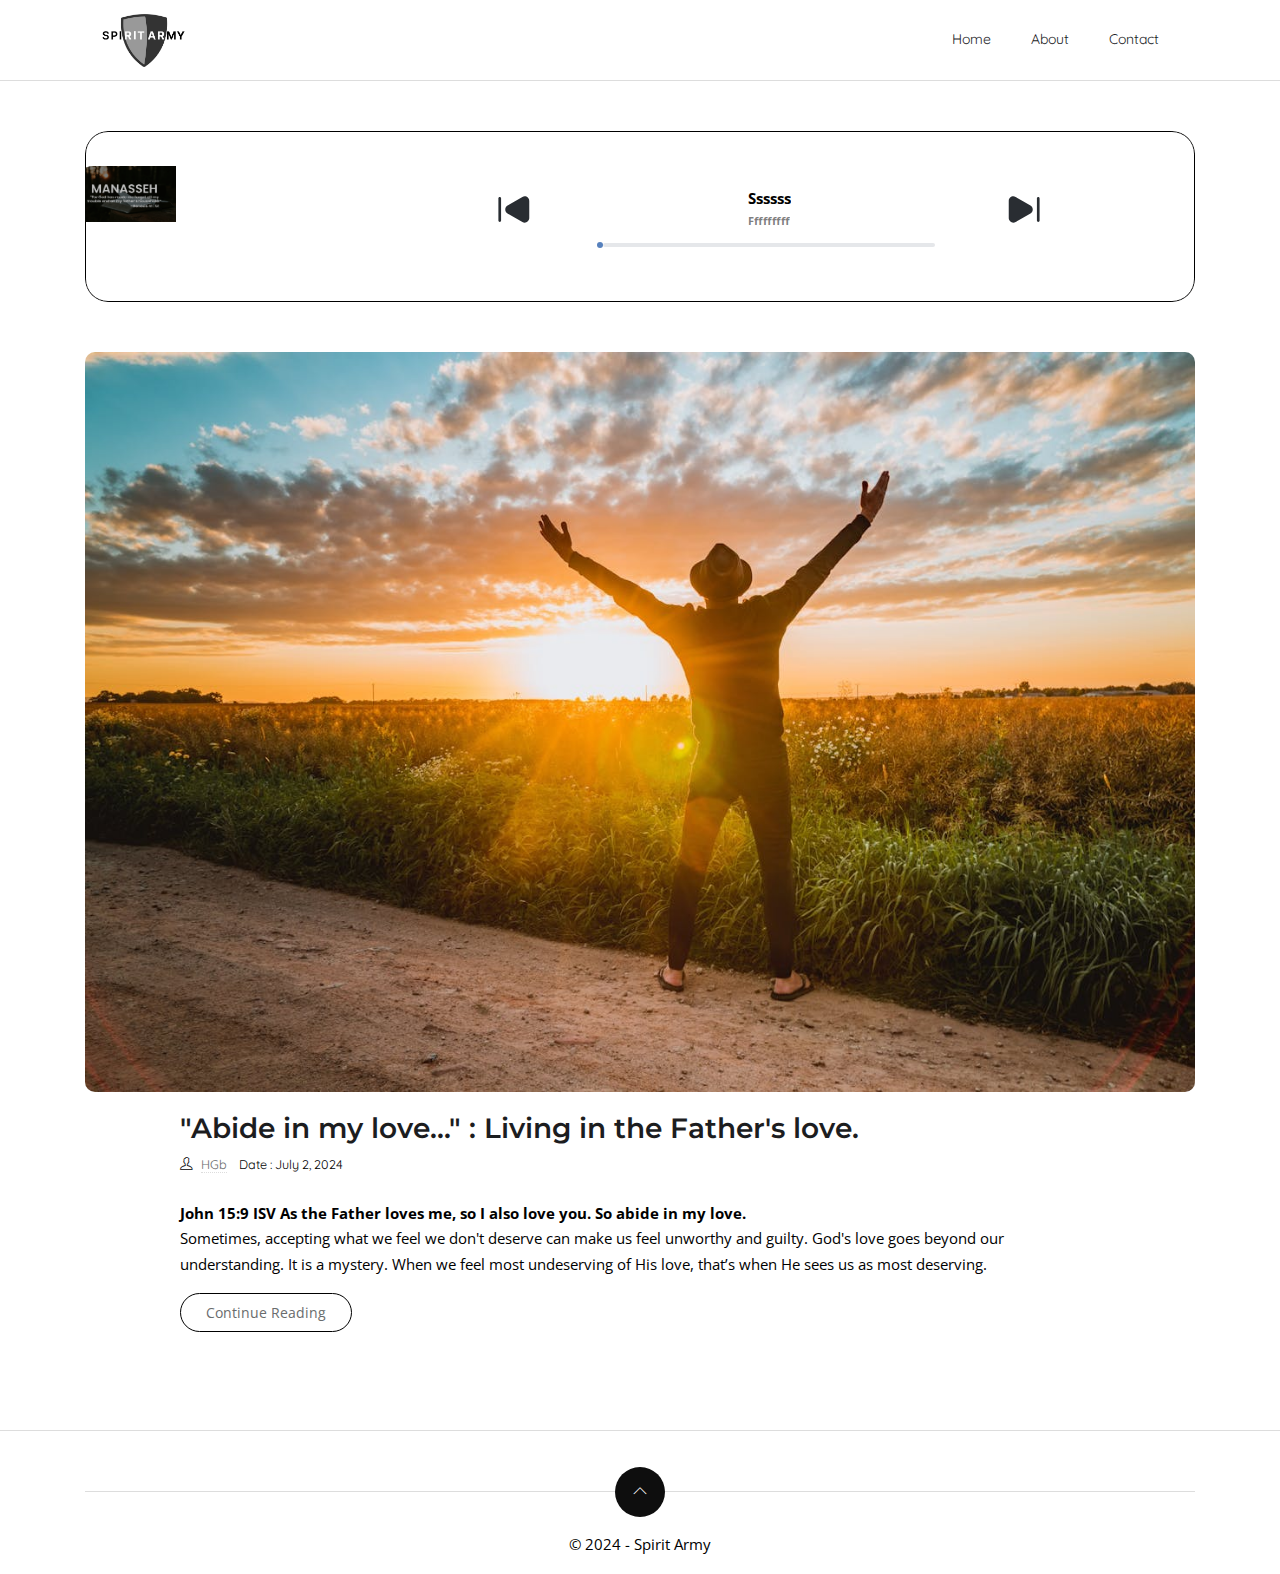
==== index.html @ cebdfd03 "july" ====
<!DOCTYPE html>


<html lang="en-us">

<head>
	<meta charset="utf-8">
	<title>Home</title>

	<!-- mobile responsive meta -->
	<meta name="viewport" content="width=device-width, initial-scale=1, maximum-scale=5">
	<meta name="description" content="This is meta description">


	<!-- plugins -->
	<link rel="preload" href="https://fonts.gstatic.com/s/opensans/v18/mem8YaGs126MiZpBA-UFWJ0bbck.woff2"
		style="font-display: optional;">
	<link rel="stylesheet" href="plugins/bootstrap/bootstrap.min.css">
	<link rel="stylesheet"
		href="https://fonts.googleapis.com/css?family=Montserrat:600%7cOpen&#43;Sans&amp;display=swap" media="screen">

	<link rel="stylesheet" href="plugins/themify-icons/themify-icons.css">
	<link rel="stylesheet" href="plugins/slick/slick.css">

	<!-- Main Stylesheet -->
	<link rel="stylesheet" href="css/style.css">
	<link rel="stylesheet" href="css/mp.css">

	<!--Favicon-->
	<!-- <link rel="shortcut icon" href="images/favicon.png" type="image/x-icon">
	<link rel="icon" href="images/logo.png" type="image/x-icon"> -->
</head>

<!-- Libraries Stylesheet -->
<link href="lib/animate/animate.min.css" rel="stylesheet">
<script src="lib/wow/wow.min.js"></script>
<script src="lib/easing/easing.min.js"></script>


<!-- Google tag (gtag.js) -->
<script async src="https://www.googletagmanager.com/gtag/js?id=G-7T690D01WM"></script>
<script>
	window.dataLayer = window.dataLayer || [];
	function gtag() { dataLayer.push(arguments); }
	gtag('js', new Date());

	gtag('config', 'G-7T690D01WM');
</script>


<body>
	<!-- navigation -->
	<header class="sticky-top bg-white border-bottom border-default">
		<div class="container">

			<nav class="navbar navbar-expand-lg navbar-white">
				<a class="navbar-brand" href="index.html">
					<img class="img-fluid" width="150px" src="images/2.png" alt="SpiritArmyLogo">

				</a>
				<button class="navbar-toggler border-0" type="button" data-toggle="collapse" data-target="#navigation">
					<i class="ti-menu"></i>
				</button>

				<div class="collapse navbar-collapse text-center" id="navigation">
					<ul class="navbar-nav ml-auto">
						<li class="nav-item dropdown">
							<a class="nav-link" href="#" role="button" data-toggle="dropdown" aria-haspopup="true"
								aria-expanded="false">

							</a>

						</li>
						<li class="nav-item">
							<a class="nav-link" href="./index.html">Home</a>
						</li>
						<!-- <li class="nav-item">
							<a class="nav-link" href="./prayer.html">Prayer</a>
						</li> -->
						<li class="nav-item">
							<a class="nav-link" href="#">About</a>
						</li>
						<li class="nav-item">
							<a class="nav-link" href="#">Contact</a>
						</li>

					</ul>

					<!-- <div class="search px-4">
						<button id="searchOpen" class="search-btn"><i class="ti-search"></i></button>
						<div class="search-wrapper">
							<form action="javascript:void(0)" class="h-100">
								<input class="search-box pl-4" id="search-query" name="s" type="search"
									placeholder="Type &amp; Hit Enter...">
							</form>
							<button id="searchClose" class="search-close"><i class="ti-close text-dark"></i></button>
						</div>
					</div> -->

				</div>
			</nav>
		</div>
	</header>
	<!-- /navigation -->

	<section class="section">
		<div class="container">
			<div class="row">
				<div class="col-12  mb-5 mb-lg-0">
					<div class="player ">
						<div class="player__header">
							<div class="player__img player__img--absolute slider">
								<button class="player__button player__button--absolute--nw playlist">
									<!-- <img src="http://physical-authority.surge.sh/imgs/icon/playlist.svg"
										alt="playlist-icon"> -->
								</button>
								<button class="player__button player__button--absolute--center play">
									<img src="./images/p.svg" alt="play-icon">
									<img src="./images/previous.svg" alt="pause-icon">
								</button>
								<div class="slider__content">
									<img class="img slider__img" src="./images/post/manasseh.png" alt="cover">

								</div>
							</div>
							<div class="player__controls">
								<button class="player__button back">
									<img class="img" src="./images/previous.svg" alt="back-icon">
								</button>
								<p class="player__context slider__context">
									<strong class="slider__name">ssssss</strong>
									<span class="player__title slider__title">fffffffff</span>
								</p>
								<button class="player__button next">
									<img class="img" src="./images/next.svg" alt="next-icon">
								</button>
								<div class="progres">
									<div class="progres__filled"></div>
								</div>
							</div>
						</div>
						<ul class="player__playlist list">
							<li class="player__song">
								<!-- <img class="player__img img" src="http://physical-authority.surge.sh/imgs/1.jpg"
									alt="cover"> -->
								<p class="player__context">
									<b class="player__song-name"></b>
								<p class="flex">
								<p class="player__title">ffff</p>
								<p class="player__song-time"></p>
								</p>
								</p>
								<audio class="audio" src="./devotion/1.mp3"></audio>
							</li>

						</ul>
					</div>
					<article class="row mb-5 wow fadeInUp" data-wow-delay="0.1s">
						<div class="col-12 ">
							<div class="post-slider">
								<img loading="lazy" src="images/post/abide.jpg" class="img-fluid" alt="post-thumb">
							</div>
						</div>
						<div class="col-lg-10 mx-auto">
							<h3><a class="post-title" href="./devotion/abide.html">"Abide in my love..." : Living in the
									Father's love.</a></h3>
							<ul class="list-inline post-meta mb-4">
								<li class="list-inline-item"><i class="ti-user mr-2"></i><a href="author.html">HGb</a>
								</li>
								<li class="list-inline-item">Date : July 2, 2024</li>
							</ul>
							<p><strong>John 15:9 ISV As the Father loves me, so I also love you. So abide in my
									love.</strong><br>
								Sometimes, accepting what we feel we don't deserve can make us feel unworthy and guilty.
								God's love goes beyond our understanding. It is a mystery.
								When we feel most undeserving of His love, that’s when He sees us as most deserving.
							</p> <a href="./devotion/abide.html" class="btn btn-outline-primary">Continue Reading</a>
						</div>
					</article>
					<!-- <article class="row mb-5 wow fadeInUp" data-wow-delay="0.1s">
						<div class="col-12">
							<div class="post-slider">
								<img loading="lazy" src="images/post/follow.jpg" class="img-fluid" alt="post-thumb">
							</div>
						</div>
						<div class="col-lg-10 mx-auto">
							<h3><a class="post-title" href="./devotion/follow-me.html">"Follow me, and i will make
									you..." :
									The path to becoming.</a></h3>
							<ul class="list-inline post-meta mb-4">
								<li class="list-inline-item"><i class="ti-user mr-2"></i><a href="author.html">HGb</a>
								</li>
								<li class="list-inline-item">Date : June 22, 2024</li>
							</ul>
							<p><strong>John 15:9 ISV As the Father loves me, so I also love you. So abide in my
									love.</strong><br>
								Sometimes, accepting what we feel we don't deserve can make us feel unworthy and guilty.
								God's love goes beyond our understanding. It is a mystery.
								When we feel most undeserving of His love, that’s when He sees us as most deserving.
							</p> <a href="./devotion/follow-me.html" class="btn btn-outline-primary">Continue
								Reading</a>
						</div>
					</article>
					<article class="row mb-5 wow fadeInUp" data-wow-delay="0.1s ">
						<div class="col-12">
							<div class="post-slider">
								<img loading="lazy" src="images/post/daughter.jpg" class="img-fluid" alt="post-thumb">
							</div>
						</div>
						<div class="col-lg-10 mx-auto">
							<h3><a class="post-title" href="./devotion/daughter.html">"Daughter, your faith..." :
									Exchanging faith for a miracle</a></h3>
							<ul class="list-inline post-meta mb-4">
								<li class="list-inline-item"><i class="ti-user mr-2"></i><a href="author.html">HGb</a>
								</li>
								<li class="list-inline-item">Date : June 22, 2024</li>
							</ul>
							<p><strong>John 15:9 ISV As the Father loves me, so I also love you. So abide in my
									love.</strong><br>
								Sometimes, accepting what we feel we don't deserve can make us feel unworthy and guilty.
								God's love goes beyond our understanding. It is a mystery.
								<article class="row mb-5 wow fadeInUp" data-wow-delay="0.1s">
									<div class="col-12">
										<div class="post-slider">
											<img loading="lazy" src="images/post/fear-not.jpg" class="img-fluid" alt="post-thumb">
										</div>
									</div>
									<div class="col-lg-10 mx-auto">
										<h3><a class="post-title" href="./devotion/fear-not.html">"Do not be afraid, i am with
												you..."
												:
												Courage in His presence</a></h3>
										<ul class="list-inline post-meta mb-4">
											<li class="list-inline-item"><i class="ti-user mr-2"></i><a href="author.html">HGb</a>
											</li>
											<li class="list-inline-item">Date : June 22, 2024</li>
										</ul>
										<p><strong>John 15:9 ISV As the Father loves me, so I also love you. So abide in my
												love.</strong><br>
											Sometimes, accepting what we feel we don't deserve can make us feel unworthy and guilty.
											God's love goes beyond our understanding. It is a mystery.
											When we feel most undeserving of His love, that’s when He sees us as most deserving.
										</p> <a href="./devotion/fear-not.html" class="btn btn-outline-primary">Continue Reading</a>
									</div>
								</article>
								When we feel most undeserving of His love, that’s when He sees us as most deserving.
							</p> <a href="./devotion/daughter.html" class="btn btn-outline-primary">Continue Reading</a>
						</div>
					</article> -->
				</div>
			</div>
		</div>
	</section>

	<footer class="section-sm pb-0 border-top border-default">
		<div class="container">
			<div class="row justify-content-between">

			</div>
			<div class="scroll-top">
				<a href="javascript:void(0);" id="scrollTop"><i class="ti-angle-up"></i></a>
			</div>
			<div class="text-center">
				<p class="content">&copy; 2024 - Spirit Army</p>
			</div>
		</div>
	</footer>


	<!-- JS Plugins -->
	<script src="plugins/jQuery/jquery.min.js"></script>
	<script src="plugins/bootstrap/bootstrap.min.js" async></script>
	<script src="plugins/slick/slick.min.js"></script>
	<script src="js/wow.min.js"></script>

	<!-- Main Script -->
	<script src="js/script.js"></script>
	<script src="js/mp.js"></script>
</body>

</html>
---- plugins/themify-icons/themify-icons.css ----
@font-face{font-family:themify;src:url(fonts/themify.eot?-fvbane);src:url(fonts/themify.eot?#iefix-fvbane) format('embedded-opentype'),url(fonts/themify.woff?-fvbane) format('woff'),url(fonts/themify.ttf?-fvbane) format('truetype'),url(fonts/themify.svg?-fvbane#themify) format('svg');font-weight:400;font-style:normal}[class*=" ti-"],[class^=ti-]{font-family:themify;speak:none;font-style:normal;font-weight:400;font-variant:normal;text-transform:none;line-height:1;-webkit-font-smoothing:antialiased;-moz-osx-font-smoothing:grayscale}.ti-wand:before{content:"\e600"}.ti-volume:before{content:"\e601"}.ti-user:before{content:"\e602"}.ti-unlock:before{content:"\e603"}.ti-unlink:before{content:"\e604"}.ti-trash:before{content:"\e605"}.ti-thought:before{content:"\e606"}.ti-target:before{content:"\e607"}.ti-tag:before{content:"\e608"}.ti-tablet:before{content:"\e609"}.ti-star:before{content:"\e60a"}.ti-spray:before{content:"\e60b"}.ti-signal:before{content:"\e60c"}.ti-shopping-cart:before{content:"\e60d"}.ti-shopping-cart-full:before{content:"\e60e"}.ti-settings:before{content:"\e60f"}.ti-search:before{content:"\e610"}.ti-zoom-in:before{content:"\e611"}.ti-zoom-out:before{content:"\e612"}.ti-cut:before{content:"\e613"}.ti-ruler:before{content:"\e614"}.ti-ruler-pencil:before{content:"\e615"}.ti-ruler-alt:before{content:"\e616"}.ti-bookmark:before{content:"\e617"}.ti-bookmark-alt:before{content:"\e618"}.ti-reload:before{content:"\e619"}.ti-plus:before{content:"\e61a"}.ti-pin:before{content:"\e61b"}.ti-pencil:before{content:"\e61c"}.ti-pencil-alt:before{content:"\e61d"}.ti-paint-roller:before{content:"\e61e"}.ti-paint-bucket:before{content:"\e61f"}.ti-na:before{content:"\e620"}.ti-mobile:before{content:"\e621"}.ti-minus:before{content:"\e622"}.ti-medall:before{content:"\e623"}.ti-medall-alt:before{content:"\e624"}.ti-marker:before{content:"\e625"}.ti-marker-alt:before{content:"\e626"}.ti-arrow-up:before{content:"\e627"}.ti-arrow-right:before{content:"\e628"}.ti-arrow-left:before{content:"\e629"}.ti-arrow-down:before{content:"\e62a"}.ti-lock:before{content:"\e62b"}.ti-location-arrow:before{content:"\e62c"}.ti-link:before{content:"\e62d"}.ti-layout:before{content:"\e62e"}.ti-layers:before{content:"\e62f"}.ti-layers-alt:before{content:"\e630"}.ti-key:before{content:"\e631"}.ti-import:before{content:"\e632"}.ti-image:before{content:"\e633"}.ti-heart:before{content:"\e634"}.ti-heart-broken:before{content:"\e635"}.ti-hand-stop:before{content:"\e636"}.ti-hand-open:before{content:"\e637"}.ti-hand-drag:before{content:"\e638"}.ti-folder:before{content:"\e639"}.ti-flag:before{content:"\e63a"}.ti-flag-alt:before{content:"\e63b"}.ti-flag-alt-2:before{content:"\e63c"}.ti-eye:before{content:"\e63d"}.ti-export:before{content:"\e63e"}.ti-exchange-vertical:before{content:"\e63f"}.ti-desktop:before{content:"\e640"}.ti-cup:before{content:"\e641"}.ti-crown:before{content:"\e642"}.ti-comments:before{content:"\e643"}.ti-comment:before{content:"\e644"}.ti-comment-alt:before{content:"\e645"}.ti-close:before{content:"\e646"}.ti-clip:before{content:"\e647"}.ti-angle-up:before{content:"\e648"}.ti-angle-right:before{content:"\e649"}.ti-angle-left:before{content:"\e64a"}.ti-angle-down:before{content:"\e64b"}.ti-check:before{content:"\e64c"}.ti-check-box:before{content:"\e64d"}.ti-camera:before{content:"\e64e"}.ti-announcement:before{content:"\e64f"}.ti-brush:before{content:"\e650"}.ti-briefcase:before{content:"\e651"}.ti-bolt:before{content:"\e652"}.ti-bolt-alt:before{content:"\e653"}.ti-blackboard:before{content:"\e654"}.ti-bag:before{content:"\e655"}.ti-move:before{content:"\e656"}.ti-arrows-vertical:before{content:"\e657"}.ti-arrows-horizontal:before{content:"\e658"}.ti-fullscreen:before{content:"\e659"}.ti-arrow-top-right:before{content:"\e65a"}.ti-arrow-top-left:before{content:"\e65b"}.ti-arrow-circle-up:before{content:"\e65c"}.ti-arrow-circle-right:before{content:"\e65d"}.ti-arrow-circle-left:before{content:"\e65e"}.ti-arrow-circle-down:before{content:"\e65f"}.ti-angle-double-up:before{content:"\e660"}.ti-angle-double-right:before{content:"\e661"}.ti-angle-double-left:before{content:"\e662"}.ti-angle-double-down:before{content:"\e663"}.ti-zip:before{content:"\e664"}.ti-world:before{content:"\e665"}.ti-wheelchair:before{content:"\e666"}.ti-view-list:before{content:"\e667"}.ti-view-list-alt:before{content:"\e668"}.ti-view-grid:before{content:"\e669"}.ti-uppercase:before{content:"\e66a"}.ti-upload:before{content:"\e66b"}.ti-underline:before{content:"\e66c"}.ti-truck:before{content:"\e66d"}.ti-timer:before{content:"\e66e"}.ti-ticket:before{content:"\e66f"}.ti-thumb-up:before{content:"\e670"}.ti-thumb-down:before{content:"\e671"}.ti-text:before{content:"\e672"}.ti-stats-up:before{content:"\e673"}.ti-stats-down:before{content:"\e674"}.ti-split-v:before{content:"\e675"}.ti-split-h:before{content:"\e676"}.ti-smallcap:before{content:"\e677"}.ti-shine:before{content:"\e678"}.ti-shift-right:before{content:"\e679"}.ti-shift-left:before{content:"\e67a"}.ti-shield:before{content:"\e67b"}.ti-notepad:before{content:"\e67c"}.ti-server:before{content:"\e67d"}.ti-quote-right:before{content:"\e67e"}.ti-quote-left:before{content:"\e67f"}.ti-pulse:before{content:"\e680"}.ti-printer:before{content:"\e681"}.ti-power-off:before{content:"\e682"}.ti-plug:before{content:"\e683"}.ti-pie-chart:before{content:"\e684"}.ti-paragraph:before{content:"\e685"}.ti-panel:before{content:"\e686"}.ti-package:before{content:"\e687"}.ti-music:before{content:"\e688"}.ti-music-alt:before{content:"\e689"}.ti-mouse:before{content:"\e68a"}.ti-mouse-alt:before{content:"\e68b"}.ti-money:before{content:"\e68c"}.ti-microphone:before{content:"\e68d"}.ti-menu:before{content:"\e68e"}.ti-menu-alt:before{content:"\e68f"}.ti-map:before{content:"\e690"}.ti-map-alt:before{content:"\e691"}.ti-loop:before{content:"\e692"}.ti-location-pin:before{content:"\e693"}.ti-list:before{content:"\e694"}.ti-light-bulb:before{content:"\e695"}.ti-Italic:before{content:"\e696"}.ti-info:before{content:"\e697"}.ti-infinite:before{content:"\e698"}.ti-id-badge:before{content:"\e699"}.ti-hummer:before{content:"\e69a"}.ti-home:before{content:"\e69b"}.ti-help:before{content:"\e69c"}.ti-headphone:before{content:"\e69d"}.ti-harddrives:before{content:"\e69e"}.ti-harddrive:before{content:"\e69f"}.ti-gift:before{content:"\e6a0"}.ti-game:before{content:"\e6a1"}.ti-filter:before{content:"\e6a2"}.ti-files:before{content:"\e6a3"}.ti-file:before{content:"\e6a4"}.ti-eraser:before{content:"\e6a5"}.ti-envelope:before{content:"\e6a6"}.ti-download:before{content:"\e6a7"}.ti-direction:before{content:"\e6a8"}.ti-direction-alt:before{content:"\e6a9"}.ti-dashboard:before{content:"\e6aa"}.ti-control-stop:before{content:"\e6ab"}.ti-control-shuffle:before{content:"\e6ac"}.ti-control-play:before{content:"\e6ad"}.ti-control-pause:before{content:"\e6ae"}.ti-control-forward:before{content:"\e6af"}.ti-control-backward:before{content:"\e6b0"}.ti-cloud:before{content:"\e6b1"}.ti-cloud-up:before{content:"\e6b2"}.ti-cloud-down:before{content:"\e6b3"}.ti-clipboard:before{content:"\e6b4"}.ti-car:before{content:"\e6b5"}.ti-calendar:before{content:"\e6b6"}.ti-book:before{content:"\e6b7"}.ti-bell:before{content:"\e6b8"}.ti-basketball:before{content:"\e6b9"}.ti-bar-chart:before{content:"\e6ba"}.ti-bar-chart-alt:before{content:"\e6bb"}.ti-back-right:before{content:"\e6bc"}.ti-back-left:before{content:"\e6bd"}.ti-arrows-corner:before{content:"\e6be"}.ti-archive:before{content:"\e6bf"}.ti-anchor:before{content:"\e6c0"}.ti-align-right:before{content:"\e6c1"}.ti-align-left:before{content:"\e6c2"}.ti-align-justify:before{content:"\e6c3"}.ti-align-center:before{content:"\e6c4"}.ti-alert:before{content:"\e6c5"}.ti-alarm-clock:before{content:"\e6c6"}.ti-agenda:before{content:"\e6c7"}.ti-write:before{content:"\e6c8"}.ti-window:before{content:"\e6c9"}.ti-widgetized:before{content:"\e6ca"}.ti-widget:before{content:"\e6cb"}.ti-widget-alt:before{content:"\e6cc"}.ti-wallet:before{content:"\e6cd"}.ti-video-clapper:before{content:"\e6ce"}.ti-video-camera:before{content:"\e6cf"}.ti-vector:before{content:"\e6d0"}.ti-themify-logo:before{content:"\e6d1"}.ti-themify-favicon:before{content:"\e6d2"}.ti-themify-favicon-alt:before{content:"\e6d3"}.ti-support:before{content:"\e6d4"}.ti-stamp:before{content:"\e6d5"}.ti-split-v-alt:before{content:"\e6d6"}.ti-slice:before{content:"\e6d7"}.ti-shortcode:before{content:"\e6d8"}.ti-shift-right-alt:before{content:"\e6d9"}.ti-shift-left-alt:before{content:"\e6da"}.ti-ruler-alt-2:before{content:"\e6db"}.ti-receipt:before{content:"\e6dc"}.ti-pin2:before{content:"\e6dd"}.ti-pin-alt:before{content:"\e6de"}.ti-pencil-alt2:before{content:"\e6df"}.ti-palette:before{content:"\e6e0"}.ti-more:before{content:"\e6e1"}.ti-more-alt:before{content:"\e6e2"}.ti-microphone-alt:before{content:"\e6e3"}.ti-magnet:before{content:"\e6e4"}.ti-line-double:before{content:"\e6e5"}.ti-line-dotted:before{content:"\e6e6"}.ti-line-dashed:before{content:"\e6e7"}.ti-layout-width-full:before{content:"\e6e8"}.ti-layout-width-default:before{content:"\e6e9"}.ti-layout-width-default-alt:before{content:"\e6ea"}.ti-layout-tab:before{content:"\e6eb"}.ti-layout-tab-window:before{content:"\e6ec"}.ti-layout-tab-v:before{content:"\e6ed"}.ti-layout-tab-min:before{content:"\e6ee"}.ti-layout-slider:before{content:"\e6ef"}.ti-layout-slider-alt:before{content:"\e6f0"}.ti-layout-sidebar-right:before{content:"\e6f1"}.ti-layout-sidebar-none:before{content:"\e6f2"}.ti-layout-sidebar-left:before{content:"\e6f3"}.ti-layout-placeholder:before{content:"\e6f4"}.ti-layout-menu:before{content:"\e6f5"}.ti-layout-menu-v:before{content:"\e6f6"}.ti-layout-menu-separated:before{content:"\e6f7"}.ti-layout-menu-full:before{content:"\e6f8"}.ti-layout-media-right-alt:before{content:"\e6f9"}.ti-layout-media-right:before{content:"\e6fa"}.ti-layout-media-overlay:before{content:"\e6fb"}.ti-layout-media-overlay-alt:before{content:"\e6fc"}.ti-layout-media-overlay-alt-2:before{content:"\e6fd"}.ti-layout-media-left-alt:before{content:"\e6fe"}.ti-layout-media-left:before{content:"\e6ff"}.ti-layout-media-center-alt:before{content:"\e700"}.ti-layout-media-center:before{content:"\e701"}.ti-layout-list-thumb:before{content:"\e702"}.ti-layout-list-thumb-alt:before{content:"\e703"}.ti-layout-list-post:before{content:"\e704"}.ti-layout-list-large-image:before{content:"\e705"}.ti-layout-line-solid:before{content:"\e706"}.ti-layout-grid4:before{content:"\e707"}.ti-layout-grid3:before{content:"\e708"}.ti-layout-grid2:before{content:"\e709"}.ti-layout-grid2-thumb:before{content:"\e70a"}.ti-layout-cta-right:before{content:"\e70b"}.ti-layout-cta-left:before{content:"\e70c"}.ti-layout-cta-center:before{content:"\e70d"}.ti-layout-cta-btn-right:before{content:"\e70e"}.ti-layout-cta-btn-left:before{content:"\e70f"}.ti-layout-column4:before{content:"\e710"}.ti-layout-column3:before{content:"\e711"}.ti-layout-column2:before{content:"\e712"}.ti-layout-accordion-separated:before{content:"\e713"}.ti-layout-accordion-merged:before{content:"\e714"}.ti-layout-accordion-list:before{content:"\e715"}.ti-ink-pen:before{content:"\e716"}.ti-info-alt:before{content:"\e717"}.ti-help-alt:before{content:"\e718"}.ti-headphone-alt:before{content:"\e719"}.ti-hand-point-up:before{content:"\e71a"}.ti-hand-point-right:before{content:"\e71b"}.ti-hand-point-left:before{content:"\e71c"}.ti-hand-point-down:before{content:"\e71d"}.ti-gallery:before{content:"\e71e"}.ti-face-smile:before{content:"\e71f"}.ti-face-sad:before{content:"\e720"}.ti-credit-card:before{content:"\e721"}.ti-control-skip-forward:before{content:"\e722"}.ti-control-skip-backward:before{content:"\e723"}.ti-control-record:before{content:"\e724"}.ti-control-eject:before{content:"\e725"}.ti-comments-smiley:before{content:"\e726"}.ti-brush-alt:before{content:"\e727"}.ti-youtube:before{content:"\e728"}.ti-vimeo:before{content:"\e729"}.ti-twitter:before{content:"\e72a"}.ti-time:before{content:"\e72b"}.ti-tumblr:before{content:"\e72c"}.ti-skype:before{content:"\e72d"}.ti-share:before{content:"\e72e"}.ti-share-alt:before{content:"\e72f"}.ti-rocket:before{content:"\e730"}.ti-pinterest:before{content:"\e731"}.ti-new-window:before{content:"\e732"}.ti-microsoft:before{content:"\e733"}.ti-list-ol:before{content:"\e734"}.ti-linkedin:before{content:"\e735"}.ti-layout-sidebar-2:before{content:"\e736"}.ti-layout-grid4-alt:before{content:"\e737"}.ti-layout-grid3-alt:before{content:"\e738"}.ti-layout-grid2-alt:before{content:"\e739"}.ti-layout-column4-alt:before{content:"\e73a"}.ti-layout-column3-alt:before{content:"\e73b"}.ti-layout-column2-alt:before{content:"\e73c"}.ti-instagram:before{content:"\e73d"}.ti-google:before{content:"\e73e"}.ti-github:before{content:"\e73f"}.ti-flickr:before{content:"\e740"}.ti-facebook:before{content:"\e741"}.ti-dropbox:before{content:"\e742"}.ti-dribbble:before{content:"\e743"}.ti-apple:before{content:"\e744"}.ti-android:before{content:"\e745"}.ti-save:before{content:"\e746"}.ti-save-alt:before{content:"\e747"}.ti-yahoo:before{content:"\e748"}.ti-wordpress:before{content:"\e749"}.ti-vimeo-alt:before{content:"\e74a"}.ti-twitter-alt:before{content:"\e74b"}.ti-tumblr-alt:before{content:"\e74c"}.ti-trello:before{content:"\e74d"}.ti-stack-overflow:before{content:"\e74e"}.ti-soundcloud:before{content:"\e74f"}.ti-sharethis:before{content:"\e750"}.ti-sharethis-alt:before{content:"\e751"}.ti-reddit:before{content:"\e752"}.ti-pinterest-alt:before{content:"\e753"}.ti-microsoft-alt:before{content:"\e754"}.ti-linux:before{content:"\e755"}.ti-jsfiddle:before{content:"\e756"}.ti-joomla:before{content:"\e757"}.ti-html5:before{content:"\e758"}.ti-flickr-alt:before{content:"\e759"}.ti-email:before{content:"\e75a"}.ti-drupal:before{content:"\e75b"}.ti-dropbox-alt:before{content:"\e75c"}.ti-css3:before{content:"\e75d"}.ti-rss:before{content:"\e75e"}.ti-rss-alt:before{content:"\e75f"}
---- css/style.css ----
/**
 * WEBSITE: https://themefisher.com
 * TWITTER: https://twitter.com/themefisher
 * FACEBOOK: https://www.facebook.com/themefisher
 * GITHUB: https://github.com/themefisher/
 */

/*!------------------------------------------------------------------
[MAIN STYLESHEET]

PROJECT:	Project Name
VERSION:	Versoin Number
-------------------------------------------------------------------*/
/*------------------------------------------------------------------
[TABLE OF CONTENTS]
-------------------------------------------------------------------*/
/*  typography */
body {
  line-height: 1.7;
  font-family: "Open Sans", sans-serif;
  -webkit-font-smoothing: antialiased;
  color: #000000;
  font-size: 14px;
}

p, .paragraph {
  font-weight: 400;
  color: #000000;
  font-size: 15px;
  line-height: 1.7;
  font-family: "Open Sans", sans-serif;
}

h1, h2, h3, h4 {
  color: #000000;
  font-family: "Montserrat", sans-serif;
  font-weight: 600;
  line-height: 1.2;
}

h1, .h1 {
  font-size: 45px;
}

h2, .h2 {
  font-size: 36px;
}

h3, .h3 {
  font-size: 28px;
}

h4, .h4 {
  font-size: 22px;
}

h5, .h5 {
  font-size: 18px;
}

h6, .h6 {
  font-size: 15px;
}

/* Button style */
.btn {
  font-size: 14px;
  font-family: "Open Sans", sans-serif;
  text-transform: capitalize;
  padding: 8px 25px;
  border-radius: 50px;
  border: 1px solid;
  position: relative;
  z-index: 1;
  transition: 0.2s ease;
}
.btn:hover, .btn:active, .btn:focus {
  outline: 0;
  box-shadow: none !important;
}

.btn-primary {
  background: #000000;
  color: #fff;
  border-color: #000000;
}
.btn-primary:active, .btn-primary:hover, .btn-primary.focus, .btn-primary.active {
  background: #000000 !important;
  border-color: #000000 !important;
}

.btn-outline-primary {
  background: transparent;
  color: #696c6d;
  border-color: #000000;
}
.btn-outline-primary:active, .btn-outline-primary:hover, .btn-outline-primary.focus, .btn-outline-primary.active {
  background: #000000 !important;
  border-color: #000000 !important;
  color: #fff;
}

.btn-outline-light {
  background: transparent;
  color: #696c6d;
  border-color: #ddd;
}
.btn-outline-light:active, .btn-outline-light:hover, .btn-outline-light.focus, .btn-outline-light.active {
  background: #f0f0f0 !important;
  border-color: #ddd !important;
}

body {
  background-color: #fff;
  overflow-x: hidden;
}

::-moz-selection {
  background: #daa287;
  color: #fff;
}

::selection {
  background: #daa287;
  color: #fff;
}

/* preloader */
.preloader {
  position: fixed;
  top: 0;
  left: 0;
  right: 0;
  bottom: 0;
  background-color: #fff;
  z-index: 9999;
  display: flex;
  align-items: center;
  justify-content: center;
}

img {
  vertical-align: middle;
  border: 0;
}

a,
a:hover,
a:focus {
  text-decoration: none;
}

a,
button,
select {
  cursor: pointer;
  transition: 0.2s ease;
}
a:focus,
button:focus,
select:focus {
  outline: 0;
}

a:hover {
  color: #030303;
}

.slick-slide {
  outline: 0;
}

.section {
  padding-top: 50px;
  padding-bottom: 50px;
}
.section-sm {
  padding-top: 40px;
  padding-bottom: 40px;
}

.bg-cover {
  background-size: cover;
  background-position: center center;
  background-repeat: no-repeat;
}

.border-primary {
  border-color: #ddd !important;
}

/* overlay */
.overlay {
  position: relative;
}
.overlay::before {
  position: absolute;
  content: "";
  height: 100%;
  width: 100%;
  top: 0;
  left: 0;
  background: #000;
  opacity: 0.5;
}

.outline-0 {
  outline: 0 !important;
}

.d-unset {
  display: unset !important;
}

.bg-primary {
  background: #ce8460 !important;
}

.text-primary {
  color: #ce8460 !important;
}

.text-color {
  color: #000000;
}

.mb-10 {
  margin-bottom: 10px !important;
}

.mb-20 {
  margin-bottom: 20px !important;
}

.mb-30 {
  margin-bottom: 30px !important;
}

.mb-40 {
  margin-bottom: 40px !important;
}

.mb-50 {
  margin-bottom: 50px !important;
}

.mb-60 {
  margin-bottom: 60px !important;
}

.mb-70 {
  margin-bottom: 70px !important;
}

.mb-80 {
  margin-bottom: 80px !important;
}

.mb-90 {
  margin-bottom: 90px !important;
}

.mb-100 {
  margin-bottom: 100px !important;
}

.zindex-1 {
  z-index: 1;
}

.overflow-hidden {
  overflow: hidden;
}

.rounded-lg, .post-slider {
  border-radius: 10px !important;
}

.border-default {
  border-color: #ddd !important;
}

.form-control:focus {
  outline: 0;
  box-shadow: none;
}
.form-control::-moz-placeholder {
  font-size: 80%;
}
.form-control::placeholder {
  font-size: 80%;
}

.nav-item {
  margin: 0;
}
.nav-item .nav-link {
  text-transform: capitalize;
}

.navbar-white .navbar-nav .nav-link {
  color: #1c1d1f;
}
.navbar-white .navbar-nav .nav-link:hover {
  color: #020202;
}

.navbar-expand-lg .navbar-nav .nav-link {
  padding: 15px 20px;
}

.navbar .dropdown:hover .dropdown-menu {
  visibility: visible;
  opacity: 1;
  transform: scaleX(1);
}
.navbar .dropdown-menu {
  box-shadow: 0px 3px 9px 0px rgba(0, 0, 0, 0.12);
  padding: 10px 0;
  border: 0;
  top: 50px;
  left: 0px;
  border-radius: 0;
  display: block;
  visibility: hidden;
  transition: 0.3s ease;
  opacity: 0;
  transform: scale(0.8);
  background: #fff;
  border-radius: 10px;
}
@media (max-width: 991px) {
  .navbar .dropdown-menu {
    display: none;
    opacity: 1;
    visibility: visible;
    transform: scale(1);
    transform-origin: unset;
  }
}
.navbar .dropdown-menu.show {
  visibility: hidden;
}
@media (max-width: 991px) {
  .navbar .dropdown-menu.show {
    visibility: visible;
    display: block;
  }
}
.navbar .dropdown-item {
  position: relative;
  color: #1c1d1f;
  transition: 0.2s ease;
  font-size: 14px;
}
@media (max-width: 991px) {
  .navbar .dropdown-item {
    text-align: center;
  }
}
.navbar .dropdown-item:not(:last-child) {
  margin-bottom: 10px;
}
.navbar .dropdown-item:hover {
  color: #ce8460 !important;
  background: transparent;
}

/* search */
.search-btn {
  border: 0;
  background: transparent;
}

.search-wrapper {
  position: absolute;
  top: 0;
  left: 0;
  right: 0;
  height: 100%;
  z-index: 2;
  visibility: hidden;
  transition: 0.2s ease;
  opacity: 0;
}
.search-wrapper.open {
  visibility: visible;
  opacity: 1;
}

.search-box {
  height: 100%;
  width: 100%;
  border: 0;
  background: #fff;
  font-size: 20px;
  padding: 0;
}
.search-box:focus {
  box-shadow: none !important;
  outline: 0;
}

.search-close {
  position: absolute;
  right: 5px;
  top: 50%;
  transform: translateY(-50%);
  border: 0;
  background: transparent;
  page-break-after: 10px;
  font-size: 20px;
}

.post-title {
  color: #1c1d1f;
}
.post-title:hover {
  color: #040404;
}

.post-meta li {
  margin-right: 10px;
  font-size: 90%;
}
.post-meta a {
  color: #696c6d;
  border-bottom: 1px dotted #ddd;
}
.post-meta a:hover {
  color: #020202;
}

.recent-thumb-alt {
  font-size: 0;
  height: 60px;
  width: 60px;
  border-radius: 50%;
  background-color: #ce8460;
  text-align: center;
}
.recent-thumb-alt::first-letter {
  font-size: 40px;
  line-height: 60px;
  color: #fff;
}

.social-icons {
  margin-bottom: 0;
}
.social-icons a {
  display: block;
  color: #888c8e;
  padding: 5px;
  font-size: 14px;
}
.social-icons a:hover {
  color: #ce8460;
}

.social-icons-rounded {
  margin-bottom: 0;
}
.social-icons-rounded a {
  display: block;
  color: #888c8e;
  font-size: 14px;
  height: 40px;
  width: 40px;
  line-height: 40px;
  border-radius: 50%;
  border: 1px solid #ddd;
}
.social-icons-rounded a:hover {
  color: #ce8460;
  border-color: #ce8460;
}

.post-slider {
  overflow: hidden;
  margin-bottom: 20px;
}
.post-slider img {
  border-radius: inherit;
}
.post-slider:hover .prevArrow {
  left: 10px;
}
.post-slider:hover .nextArrow {
  right: 10px;
}

.slider-sm .slick-arrow {
  height: 35px;
  width: 35px;
  line-height: 35px;
}

.slick-arrow {
  position: absolute;
  top: 50%;
  transform: translateY(-50%);
  z-index: 9;
  height: 50px;
  width: 50px;
  line-height: 50px;
  border-radius: 50%;
  background: rgba(206, 132, 96, 0.5);
  color: #fff;
  border: 0;
}
@media (max-width: 575px) {
  .slick-arrow {
    display: none;
  }
}
.slick-arrow:focus {
  outline: 0;
}
.slick-arrow:hover {
  background: #060606;
}

.prevArrow {
  left: -60px;
}

.nextArrow {
  right: -60px;
}

.pagination {
  margin-top: 50px;
}
.pagination .page-item .page-link {
  display: inline-block;
  width: 40px;
  height: 40px;
  line-height: 40px;
  border-radius: 50%;
  background: #f0f0f0;
  text-align: center;
  padding: 0;
  margin-right: 10px;
  border: 0;
  color: #696c6d;
}
.pagination .page-item .page-link:hover {
  background: #ce8460;
  color: #fff;
}
.pagination .page-item .page-link:focus {
  box-shadow: none;
}
.pagination .page-item:first-child .page-link, .pagination .page-item:last-child .page-link {
  border-radius: 50%;
}
.pagination .page-item.active .page-link {
  background: #ce8460;
  color: #fff;
}

.content * {
  word-break: break-word;
  overflow-wrap: break-word;
}
.content img {
  max-width: 100%;
}
.content h1,
.content h2,
.content h3,
.content h4,
.content h5,
.content h6 {
  font-weight: 500;
}
.content strong {
  font-weight: 600;
}
.content a {
  color: #000000;
  border-bottom: 1px dotted #ddd;
}
.content a:hover {
  color: #080808;
}
.content ol,
.content ul {
  padding-left: 20px;
}
.content ol li,
.content ul li {
  margin-bottom: 10px;
}
.content ul {
  padding-left: 0;
  margin-bottom: 20px;
  list-style-type: none;
}
.content ul li {
  padding-left: 20px;
  position: relative;
}
.content ul li::before {
  position: absolute;
  content: "";
  height: 8px;
  width: 8px;
  border-radius: 50%;
  background: #000000;
  left: 3px;
  top: 8px;
}
.content table {
  width: 100%;
  max-width: 100%;
  margin-bottom: 1rem;
  border: 1px solid #ddd;
}
.content table td,
.content table th {
  padding: 0.75rem;
  vertical-align: top;
  margin-bottom: 0;
}
.content tr:not(:last-child) {
  border-bottom: 1px solid #ddd;
}
.content th {
  font-weight: 500;
}
.content thead {
  background: #f0f0f0;
  margin-bottom: 0;
}
.content thead tr {
  border-bottom: 1px solid #ddd;
}
.content tbody {
  background: #fdfdfd;
  margin-bottom: 0;
}
.content .notices {
  margin: 2rem 0;
  position: relative;
  overflow: hidden;
}
.content .notices p {
  padding: 10px;
  margin-bottom: 0;
}
.content .notices p::before {
  position: absolute;
  top: 2px;
  color: #fff;
  font-family: "themify";
  font-weight: 900;
  content: "\e717";
  left: 10px;
}
.content .notices.note p {
  border-top: 30px solid #6ab0de;
  background: #f0f0f0;
}
.content .notices.note p::after {
  content: "Note";
  position: absolute;
  top: 2px;
  color: #fff;
  left: 2rem;
}
.content .notices.tip p {
  border-top: 30px solid #78C578;
  background: #f0f0f0;
}
.content .notices.tip p::after {
  content: "Tip";
  position: absolute;
  top: 2px;
  color: #fff;
  left: 2rem;
}
.content .notices.info p {
  border-top: 30px solid #F0B37E;
  background: #f0f0f0;
}
.content .notices.info p::after {
  content: "Info";
  position: absolute;
  top: 2px;
  color: #fff;
  left: 2rem;
}
.content .notices.warning p {
  border-top: 30px solid #E06F6C;
  background: #f0f0f0;
}
.content .notices.warning p::after {
  content: "Warning";
  position: absolute;
  top: 2px;
  color: #fff;
  left: 2rem;
}
.content blockquote {
  font-size: 20px !important;
  color: #696c6d;
  padding: 20px 40px;
  border-left: 2px solid #ce8460;
  margin: 40px 0;
  font-weight: bold;
  background: #f0f0f0;
}
.content blockquote p {
  margin-bottom: 0 !important;
}
.content pre {
  display: block;
  padding: 9.5px;
  margin: 10px 0px 10px;
  white-space: pre-wrap;
}
.content code {
  margin-bottom: 0 !important;
  font-size: 100%;
}

.code-tabs {
  border: 1px solid #ddd;
  overflow: hidden;
  margin-bottom: 20px;
}
.code-tabs .nav-tabs {
  margin-bottom: 0;
}
.code-tabs .nav-tabs .nav-item {
  padding-left: 0;
  border-right: 1px solid #ddd;
}
.code-tabs .nav-tabs .nav-item .nav-link {
  text-decoration: none;
  font-weight: 500;
  border: 0;
}
.code-tabs .nav-tabs .nav-item::before {
  display: none;
}
.code-tabs .nav-tabs .nav-item.active {
  background: #ce8460;
}
.code-tabs .nav-tabs .nav-item.active .nav-link {
  color: #fff;
}
.code-tabs .tab-content {
  padding: 20px 15px;
}

.title-bordered {
  border: 1px solid #ddd;
  border-radius: 40px;
  padding: 2px;
}
.title-bordered h1,
.title-bordered h2,
.title-bordered h3,
.title-bordered h4,
.title-bordered h5,
.title-bordered h6 {
  background: #f0f0f0;
  padding: 10px 25px;
  margin-bottom: 0;
  border-radius: inherit;
  display: inline-block;
}

.form-group label {
  font-size: 13px;
  color: #1c1d1f;
}
.form-group .form-control {
  border-color: #ddd;
}
.form-group .form-control:focus {
  outline: 0;
  box-shadow: none;
  border-color: #ce8460;
}
.form-group textarea.form-control {
  height: 120px;
}

.widget {
  background: #fff;
  margin-bottom: 40px;
}
.widget-title {
  position: relative;
  margin-bottom: 15px;
}
.widget-title span {
  background: #fff;
  position: relative;
  padding-right: 5px;
  z-index: 1;
}
.widget-title::before {
  position: absolute;
  content: "";
  right: 0;
  height: 1px;
  width: 100%;
  background: #ddd;
  top: 50%;
}
.widget-search {
  position: relative;
}
.widget-search input {
  border: 0;
  border-bottom: 1px dotted #ddd;
  width: 100%;
  height: 40px;
}
.widget-search input:focus {
  outline: 0;
}
.widget-search input::-moz-placeholder {
  font-size: 90%;
}
.widget-search input::placeholder {
  font-size: 90%;
}
.widget-search button {
  height: 30px;
  width: 30px;
  line-height: 30px;
  display: inline-block;
  padding: 0;
  background: #f0f0f0;
  color: #1c1d1f;
  text-align: center;
  border-radius: 50%;
  position: absolute;
  right: 0;
  top: 5px;
  border: 0;
  font-size: 12px;
}
.widget-list li {
  padding: 5px 0;
}
.widget-list li:not(:last-child) {
  border-bottom: 1px dotted #ddd;
}
.widget-list li a {
  color: #1c1d1f;
}
.widget-list li a:hover {
  color: #ce8460;
}
.widget-list-inline li {
  margin-bottom: 10px;
}
.widget-list-inline li a {
  padding: 2px 10px;
  border: 1px solid #ddd;
  border-radius: 40px;
  display: block;
  color: #696c6d;
}
.widget-list-inline li a:hover {
  border-color: #ce8460;
  background: #ce8460;
  color: #fff;
}
.widget-post {
  padding: 15px 0 !important;
}
.widget-post img {
  height: 60px;
  width: 60px;
  border-radius: 50%;
  -o-object-fit: cover;
     object-fit: cover;
}

.footer-list a {
  display: block;
  color: #888c8e;
  padding: 5px 0;
}
.footer-list a:hover {
  color: #ce8460;
}

.subscription .form-control {
  background-color: #f0f0f0;
  border: 0;
  margin-bottom: 10px;
  padding-left: 40px;
}
.subscription .email-icon {
  position: absolute;
  left: 10px;
  top: 10px;
  font-size: 18px;
  color: #ce8460;
}

.quote {
  background-color: #f0f0f0;
  display: flex;
  padding: 20px;
}
.quote i {
  font-size: 24px;
  color: #ce8460;
  margin-right: 10px;
}
.quote p {
  font-style: italic;
}
.quote-by {
  color: #ce8460;
}

.scroll-top {
  border-top: 1px solid #ddd;
  position: relative;
  margin: 20px 0 40px;
}
.scroll-top a {
  position: absolute;
  top: 50%;
  left: 50%;
  transform: translate(-50%, -50%);
  height: 50px;
  width: 50px;
  border-radius: 50%;
  background-color: #0e0e0e;
  color: #fff;
  text-align: center;
  line-height: 50px;
  display: block;
}
/*# sourceMappingURL=style.css.map */
---- css/mp.css ----
@import url('https://fonts.googleapis.com/css2?family=Quicksand:wght@700&display=swap');

html *,
html *::before,
html *::after {
box-sizing: inherit ;
scrollbar-width: none ;
}
body{
margin: 30 ;
/* height: 100vh ; */
/* display: flex ; */
user-select: none ;
/* justify-content: center ; */
background-color: #ffffff ;
font-family: 'Quicksand', sans-serif ;
-webkit-tap-highlight-color: transparent ;
transition: background-color var(--cubic-slider) ;
}

.img {
width: 100% ;
flex-shrink: 0;
display: block ;
object-fit: cover ;
}
.list {
margin: 0 ;
padding: 0 ;
list-style-type: none ;
}
.flex {
display: flex ;
align-items: center ;
justify-content: space-between ;
}
.uppercase{
text-transform: uppercase ;
}
.player {
    box-sizing: border-box ;
--parent-height : 10em ;
width: 100%em ;
display: flex ;
overflow: hidden ;
font-size: 1.22em ;
border-radius: 1.35em ;
flex-direction: column ;
background-color: rgb(228, 227, 227) ;
height: var(--parent-height) ;
margin-bottom: 50px;
}
.player__header {
    
/* z-index: 1 ; */
/* gap: 0 .4em ; */
width: 100% ;
height: 100%;
display: flex;
height: 10em ;
flex-shrink: 0 ;
position: relative;
align-items: center ;
border-radius: inherit ;
border-width: 0.1px ;
border-style: solid ;
justify-content: flex-end ;
background-color: rgb(255, 255, 255) ;
padding: .95em 0.6em 1em 1.2em ;
box-shadow: 5px 2px 6px 1px #0000001f ;
transition: height var(--cubic-header), box-shadow var(--duration), padding var(--duration) ease-in-out ;
}
/* .player__header.open-header {
height: 100% ;
padding-left: 0 ;
padding-right: 0 ;
box-shadow: unset ;
} */
.player__img {
margin-left: -30px;
width: 100px ;
height: 100px ;
border-radius: 1em ;
border-top-right-radius: 0;
border-bottom-right-radius: 0;
}
.player__img--absolute {
/* top: 1.4em ; */
left: 1.2em ;
position: absolute ;
}
.slider {
flex-shrink: 0 ;
overflow: hidden ;
transition: width var(--cubic-header), height var(--cubic-header), top var(--cubic-header), left var(--cubic-header);
}
.slider.open-slider{
top: 0 ;
left: 0 ;
width: 100% ;
height: 14.6em ;
}
/* .slider__content {
display: flex ;
height: 100% ;
will-change : transform ;
transition: transform var(--cubic-slider);
} */
.slider__img {
filter: brightness(75%) ;
}
.slider__name,
.slider__title {
overflow: hidden ;
white-space: nowrap ;
}
.text-wrap {
display: block ;
white-space: pre ;
width: fit-content ;
animation: text-wrap var(--duration-text-wrap) infinite ;
}
@keyframes text-wrap {
75%{
transform: translate3d(-51.5%, 0, 0) ;
}
100%{
transform: translate3d(-51.5%, 0, 0) ;
}
}
.player__button {
all: unset ;
z-index: 100 ;
width: 2.5em ;
height: 2.5em ;
cursor: pointer ;

}
.playlist {
transform: scale(0) ;
transition: transform calc(var(--duration) / 2) ;
}
.slider.open-slider .playlist {
transform: scale(1) ;
transition: transform var(--cubic-play-list) ;
}
.player__button--absolute--nw {
top: 5.5% ;
left: 5.5% ;
position: absolute ;
}
.player__button--absolute--center {
top: 0 ;
left: 0 ;
right: 0 ;
bottom: 0 ;
margin: auto ;
position: absolute ;
}
img[alt ="pause-icon"] {
display: none ;
}
.player__controls {
width: 77% ;
gap: .5em 0 ;
display: flex ;
flex-wrap: wrap ;
align-items: center ;
will-change: contents ;
align-content: center ;
justify-content: center ;
transition: transform var(--cubic-header) , width var(--cubic-header) ;
}
.player__controls.move {
width: 88% ;
transform: translate3d(-1.1em , calc(var(--parent-height) - 153%) , 0) ;
}
.player__context {
margin: 0 ;
width: 100% ;
display: flex ;
line-height: 1.8 ;
flex-direction: column ;
justify-content: center ;
text-transform: capitalize ;
align-items: center;
}
.slider__context {
width: 56.28% ;
cursor: pointer ;
text-align: center ;
padding-bottom: .2em ;
will-change: contents ;
transition: width var(--cubic-header) ;
animation: calc(var(--duration) / 2) var(--cubic-slider-context) ;
}
@keyframes opacity {
0% {
opacity: 0 ;
}
90%{
opacity: 1 ;
}
}
.player__controls.move .slider__context{
width: 49.48% ;
}
.player__title {
font-size: .7em ;
font-weight: bold ;
color: #00000086 ;
}
.progres {
width: 40% ;
height: .25em ;
cursor: pointer ;
border-radius: 1em ;
touch-action : none ;
background-color: #e5e7ea ;
transition: width var(--cubic-header) ;
}
.player__controls.move .progres{
width: 98% ;
}
.progres__filled {
width: 0% ;
height: 100% ;
display: flex ;
position: relative ;
align-items: center ;
border-radius: inherit ;
background-color: #78adfe ;
}
.progres__filled::before {
right: 0 ;
width: .35em ;
content: " " ;
height: .35em ;
border-radius: 50% ;
position: absolute ;
background-color: #5781bd ;
}
.player__playlist {
height: 100% ;
overflow: auto ;
padding: 1.05em .9em 0 1.2em ;
}
.player__playlist::-webkit-scrollbar {
width: 0 ;
}
.player__song {
/* gap: 0 .65em ; */
display: flex ;
cursor: pointer ;
margin-bottom: .5em ;
padding-bottom: .7em ;
border-bottom: .1em solid #d8d8d859 ;
}
.player__song .player__context {
line-height: 1.5 ;
margin-left: .65em ;
}
.player__song-name {
font-size: .88em ;
}
.player__song-time {
font-size: .65em ;
font-weight: bold ;
color: #00000079 ;
height: fit-content ;
align-self: flex-end ;
}
.audio {
display: none !important ;
}
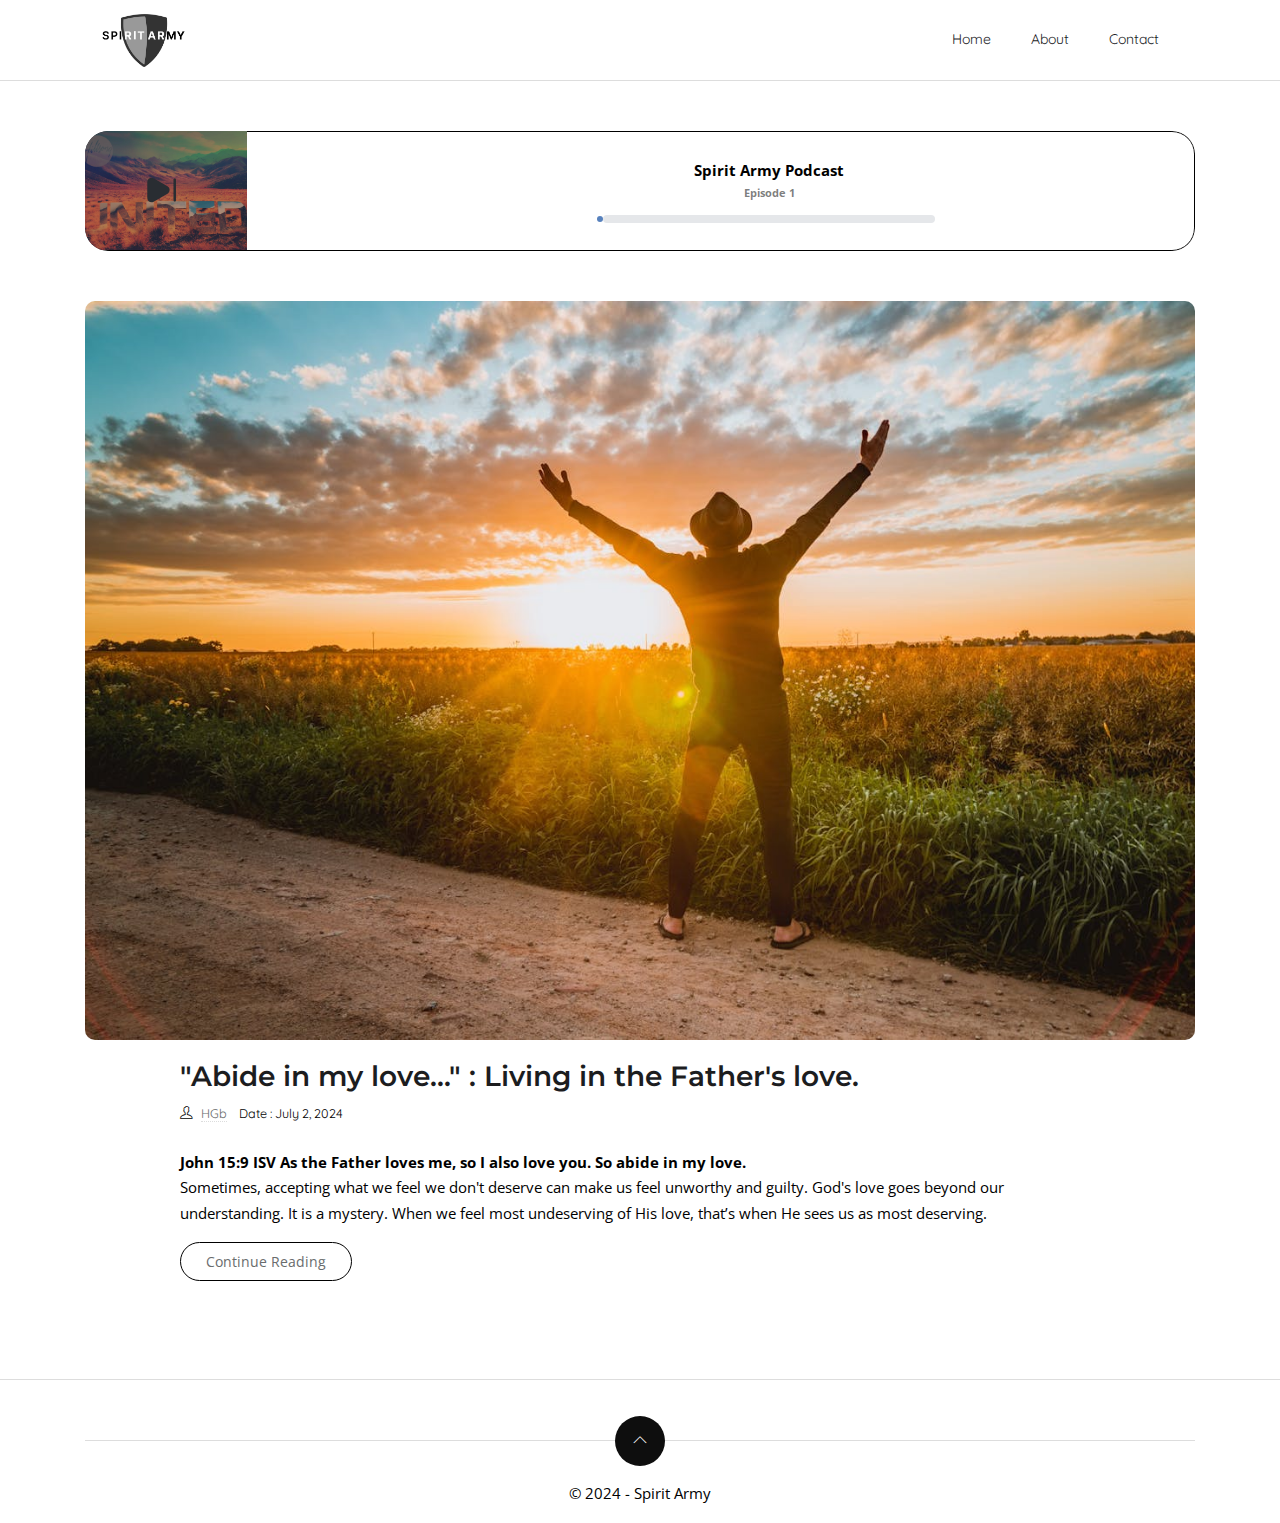
==== commit 889d9ff8: "july" ====
--- a/index.html
+++ b/index.html
@@ -115,24 +115,24 @@
 										alt="playlist-icon"> -->
 								</button>
 								<button class="player__button player__button--absolute--center play">
-									<img src="./images/p.svg" alt="play-icon">
-									<img src="./images/previous.svg" alt="pause-icon">
+									<img src="./images/next.svg" alt="play-icon" height="40">
+									<img src="./images/previous.svg" alt="pause-icon" height="40">
 								</button>
 								<div class="slider__content">
-									<img class="img slider__img" src="./images/post/manasseh.png" alt="cover">
+									<img class="img slider__img" src="./images/001.jpg" alt="cover">
 
 								</div>
 							</div>
 							<div class="player__controls">
 								<button class="player__button back">
-									<img class="img" src="./images/previous.svg" alt="back-icon">
+									<!-- <img class="img" src="./images/previous.svg" alt="back-icon" height="25"> -->
 								</button>
 								<p class="player__context slider__context">
-									<strong class="slider__name">ssssss</strong>
-									<span class="player__title slider__title">fffffffff</span>
+									<strong class="slider__name">Spirit Army Podcast</strong>
+									<span class="player__title slider__title">Episode 1</span>
 								</p>
 								<button class="player__button next">
-									<img class="img" src="./images/next.svg" alt="next-icon">
+									<!-- <img class="img" src="./images/next.svg" alt="next-icon" height="25"> -->
 								</button>
 								<div class="progres">
 									<div class="progres__filled"></div>
--- a/css/mp.css
+++ b/css/mp.css
@@ -39,7 +39,7 @@
 }
 .player {
     box-sizing: border-box ;
---parent-height : 10em ;
+--parent-height : 7em ;
 width: 100%em ;
 display: flex ;
 overflow: hidden ;
@@ -57,7 +57,7 @@
 width: 100% ;
 height: 100%;
 display: flex;
-height: 10em ;
+height: 7em ;
 flex-shrink: 0 ;
 position: relative;
 align-items: center ;
@@ -78,8 +78,8 @@
 } */
 .player__img {
 margin-left: -30px;
-width: 100px ;
-height: 100px ;
+width: 10em ;
+height: 7em ;
 border-radius: 1em ;
 border-top-right-radius: 0;
 border-bottom-right-radius: 0;
@@ -212,7 +212,7 @@
 }
 .progres {
 width: 40% ;
-height: .25em ;
+height: .50em ;
 cursor: pointer ;
 border-radius: 1em ;
 touch-action : none ;
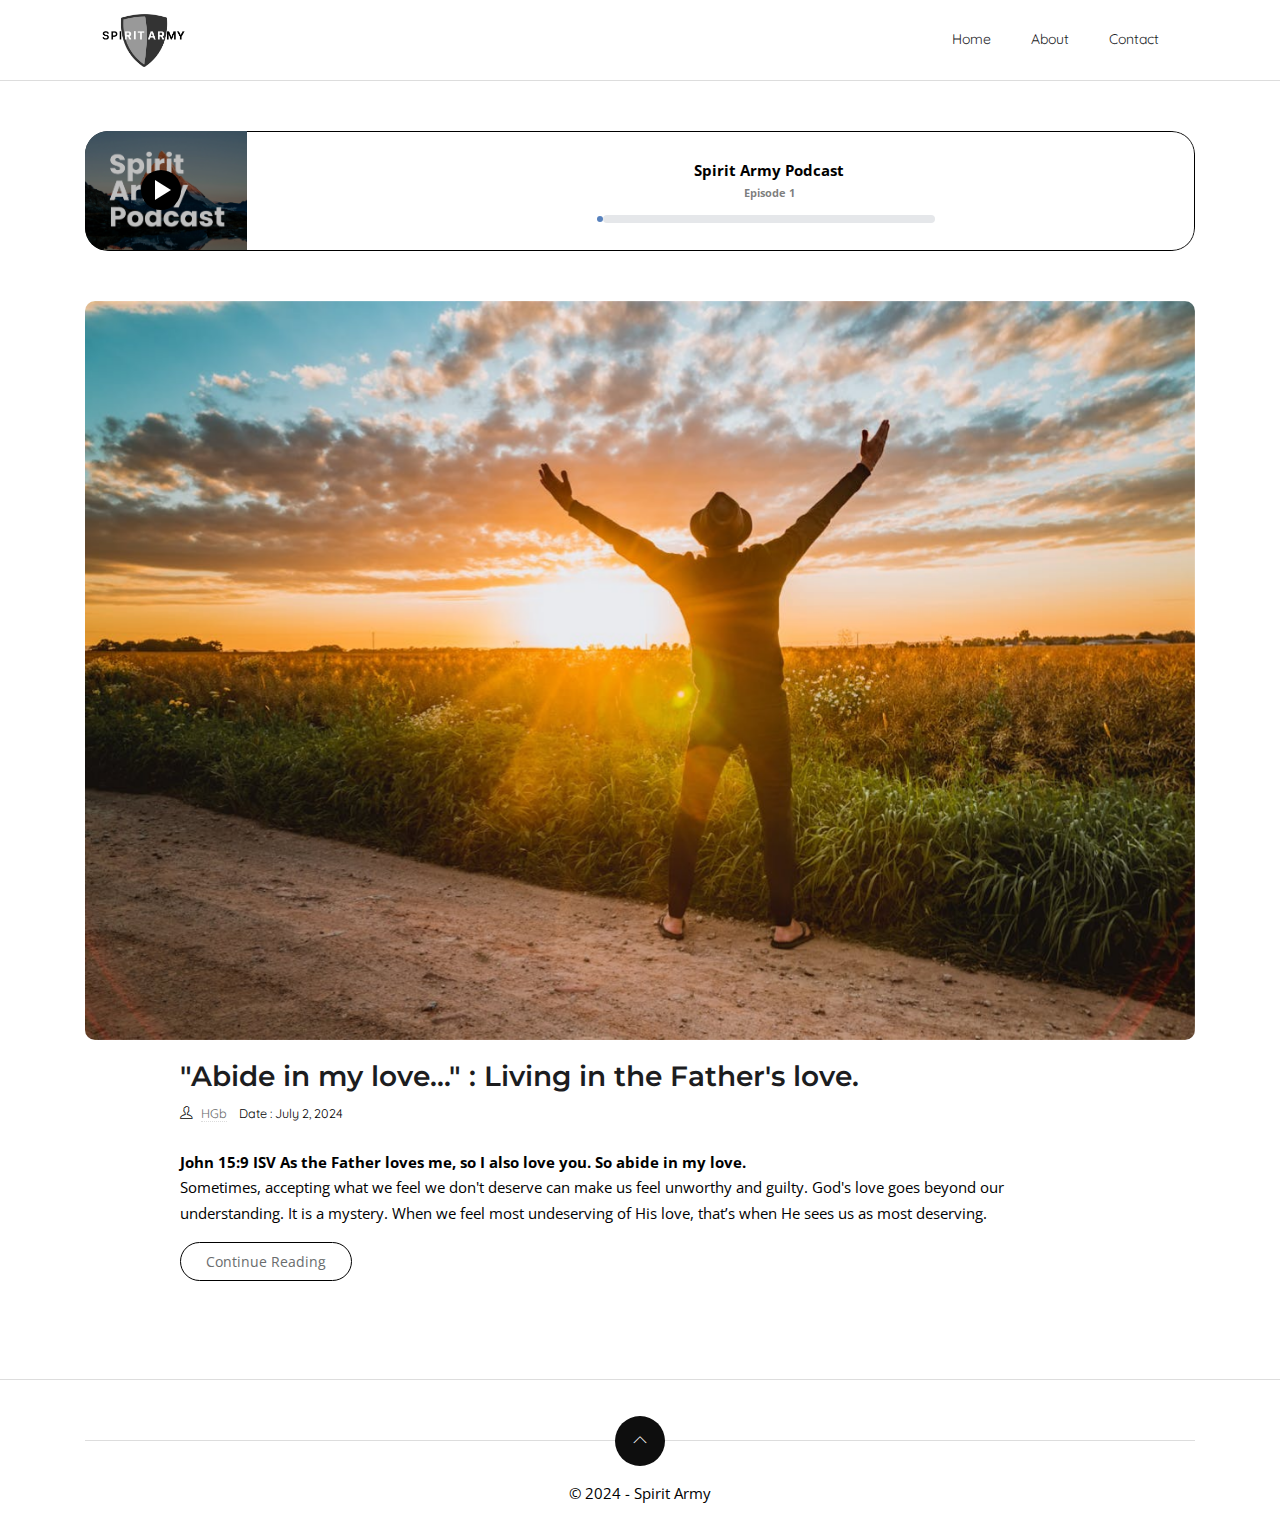
==== commit fbbe9a6c: "july" ====
--- a/index.html
+++ b/index.html
@@ -115,11 +115,11 @@
 										alt="playlist-icon"> -->
 								</button>
 								<button class="player__button player__button--absolute--center play">
-									<img src="./images/next.svg" alt="play-icon" height="40">
-									<img src="./images/previous.svg" alt="pause-icon" height="40">
+									<img src="./images/pl.svg" alt="play-icon" height="40">
+									<img src="./images/ps.svg" alt="pause-icon" height="40">
 								</button>
 								<div class="slider__content">
-									<img class="img slider__img" src="./images/001.jpg" alt="cover">
+									<img class="img slider__img" src="./images/sap.png" alt="cover">
 
 								</div>
 							</div>
--- a/css/mp.css
+++ b/css/mp.css
@@ -229,7 +229,7 @@
 position: relative ;
 align-items: center ;
 border-radius: inherit ;
-background-color: #78adfe ;
+background-color: #0c1c35 ;
 }
 .progres__filled::before {
 right: 0 ;
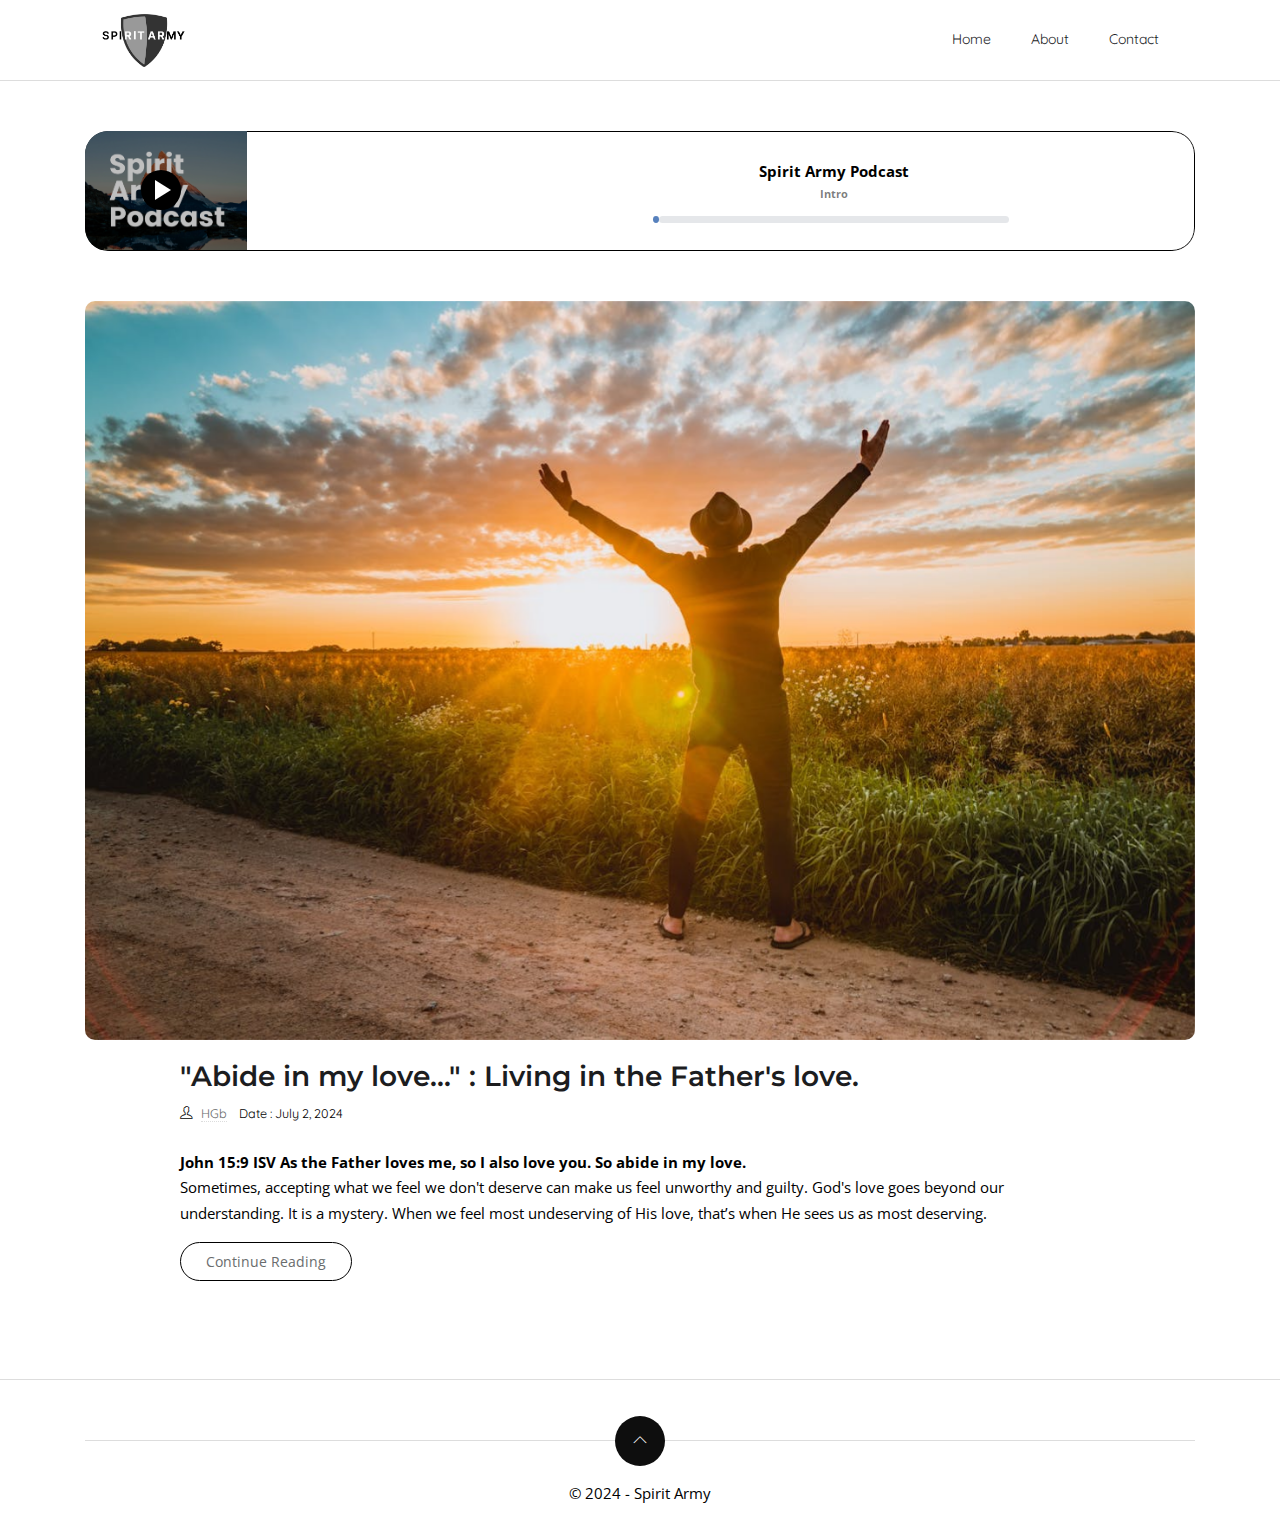
==== commit 0760693a: "july" ====
--- a/index.html
+++ b/index.html
@@ -107,7 +107,7 @@
 		<div class="container">
 			<div class="row">
 				<div class="col-12  mb-5 mb-lg-0">
-					<div class="player ">
+					<div class="player wow fadeInUp" data-wow-delay="0.1s">
 						<div class="player__header">
 							<div class="player__img player__img--absolute slider">
 								<button class="player__button player__button--absolute--nw playlist">
@@ -129,7 +129,7 @@
 								</button>
 								<p class="player__context slider__context">
 									<strong class="slider__name">Spirit Army Podcast</strong>
-									<span class="player__title slider__title">Episode 1</span>
+									<span class="player__title slider__title">Intro</span>
 								</p>
 								<button class="player__button next">
 									<!-- <img class="img" src="./images/next.svg" alt="next-icon" height="25"> -->
--- a/css/mp.css
+++ b/css/mp.css
@@ -161,7 +161,7 @@
 display: none ;
 }
 .player__controls {
-width: 77% ;
+width: 65% ;
 gap: .5em 0 ;
 display: flex ;
 flex-wrap: wrap ;
@@ -211,8 +211,8 @@
 color: #00000086 ;
 }
 .progres {
-width: 40% ;
-height: .50em ;
+width: 50% ;
+height: .40em ;
 cursor: pointer ;
 border-radius: 1em ;
 touch-action : none ;
@@ -235,7 +235,7 @@
 right: 0 ;
 width: .35em ;
 content: " " ;
-height: .35em ;
+height: .40em ;
 border-radius: 50% ;
 position: absolute ;
 background-color: #5781bd ;
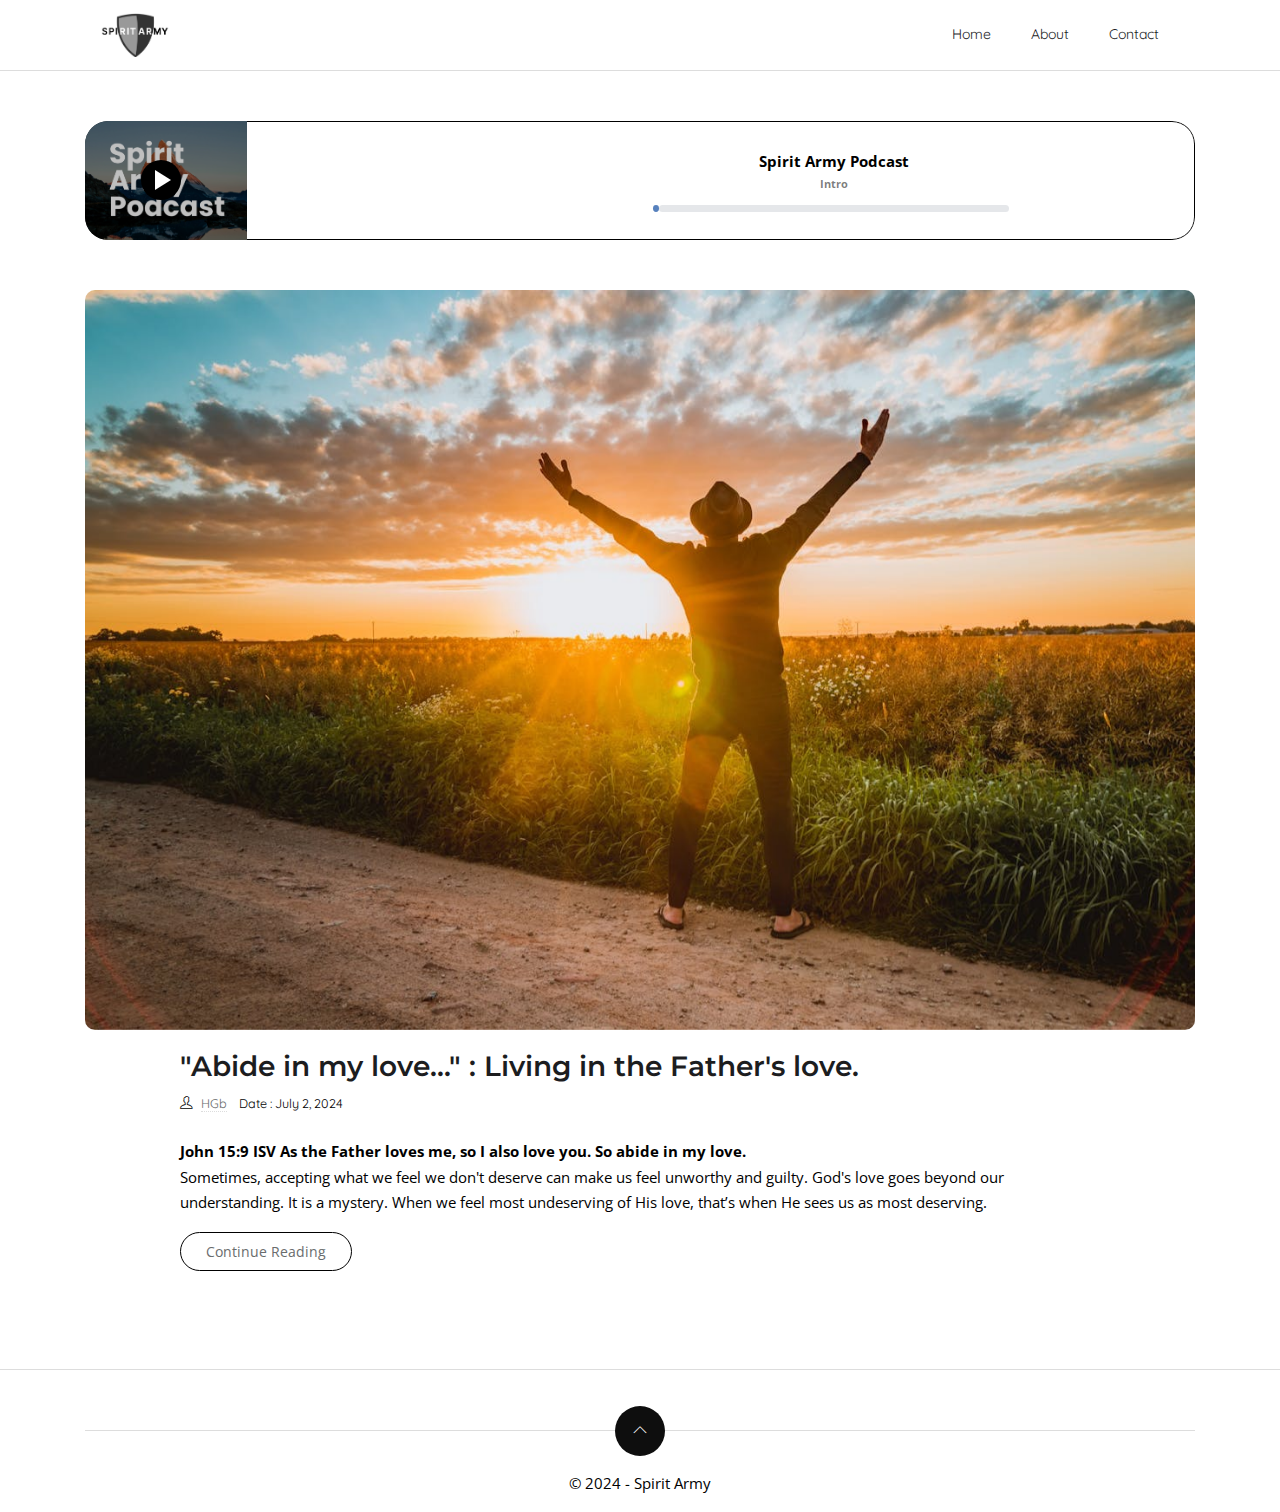
==== commit e7b86bc8: "july" ====
--- a/index.html
+++ b/index.html
@@ -55,7 +55,7 @@
 
 			<nav class="navbar navbar-expand-lg navbar-white">
 				<a class="navbar-brand" href="index.html">
-					<img class="img-fluid" width="150px" src="images/2.png" alt="SpiritArmyLogo">
+					<img class="img-fluid" width="120px" src="images/2.png" alt="SpiritArmyLogo">
 
 				</a>
 				<button class="navbar-toggler border-0" type="button" data-toggle="collapse" data-target="#navigation">
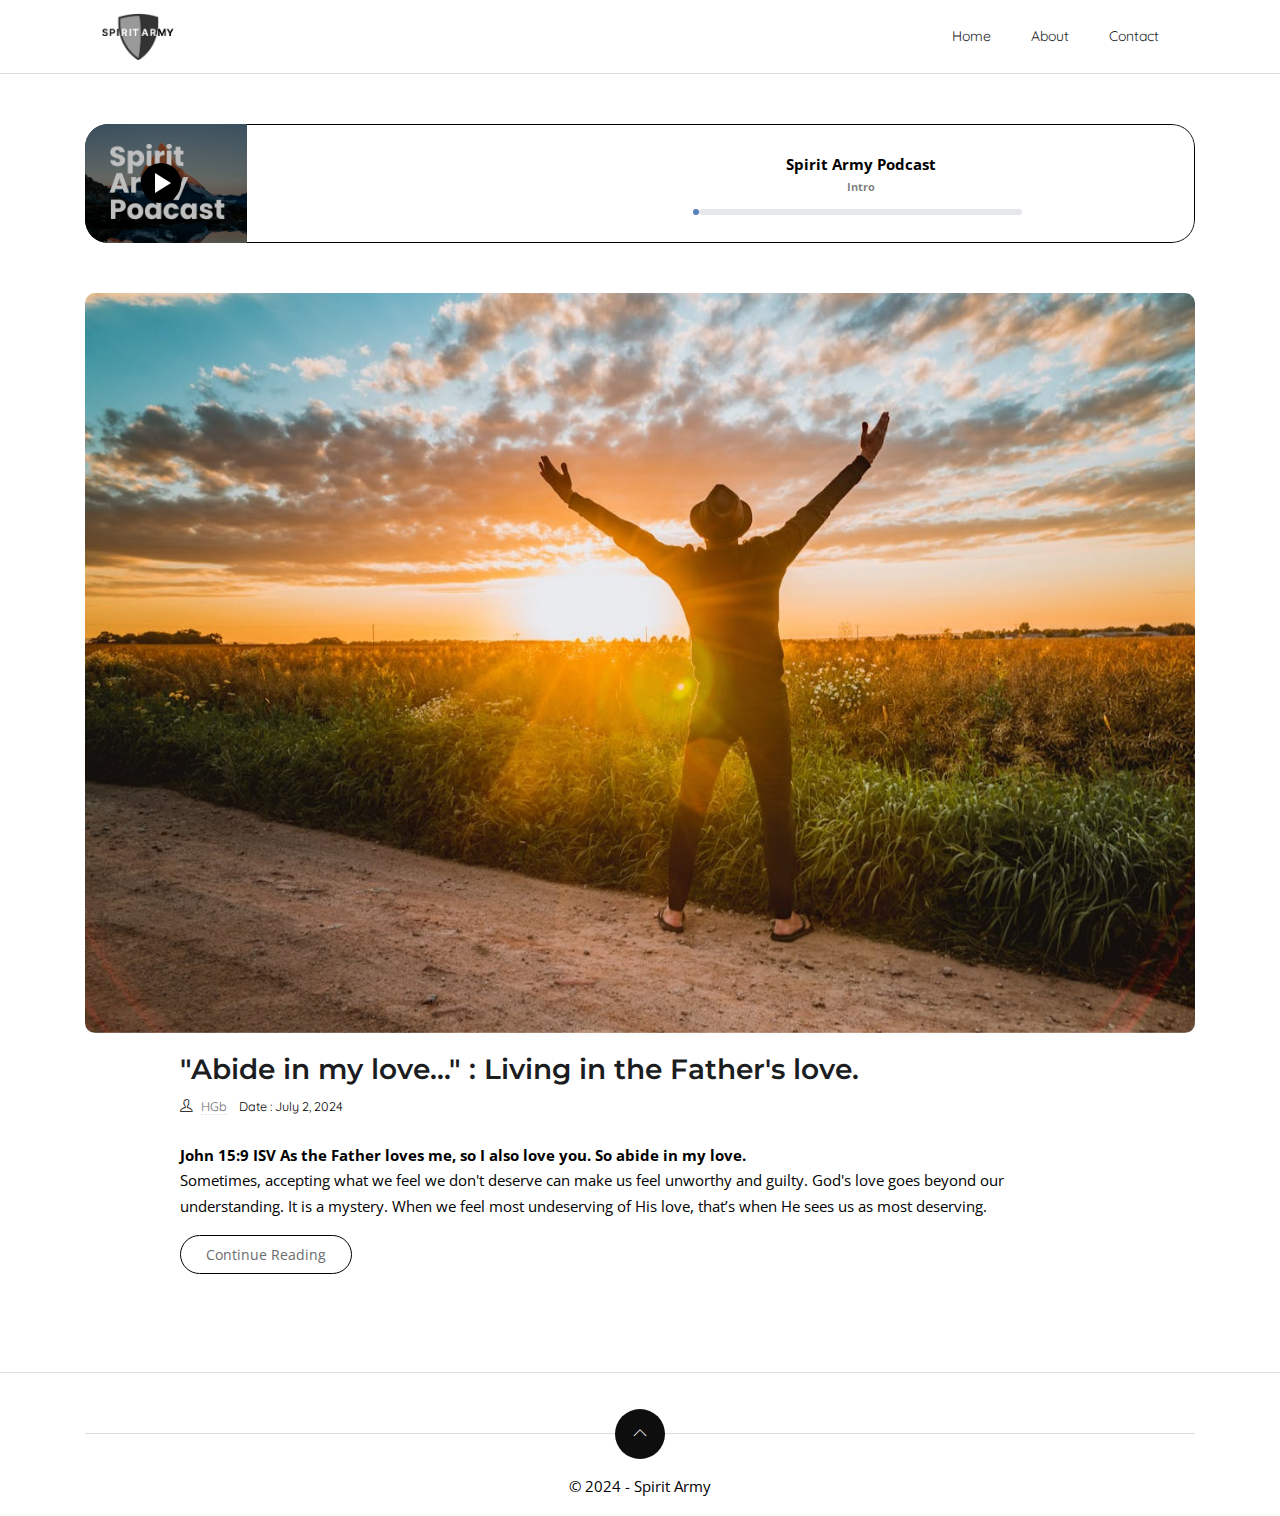
==== commit 7ea60144: "july" ====
--- a/index.html
+++ b/index.html
@@ -55,7 +55,7 @@
 
 			<nav class="navbar navbar-expand-lg navbar-white">
 				<a class="navbar-brand" href="index.html">
-					<img class="img-fluid" width="120px" src="images/2.png" alt="SpiritArmyLogo">
+					<img class="img-fluid" width="130px" src="images/2.png" alt="SpiritArmyLogo">
 
 				</a>
 				<button class="navbar-toggler border-0" type="button" data-toggle="collapse" data-target="#navigation">
--- a/css/mp.css
+++ b/css/mp.css
@@ -161,7 +161,7 @@
 display: none ;
 }
 .player__controls {
-width: 65% ;
+width: 60% ;
 gap: .5em 0 ;
 display: flex ;
 flex-wrap: wrap ;
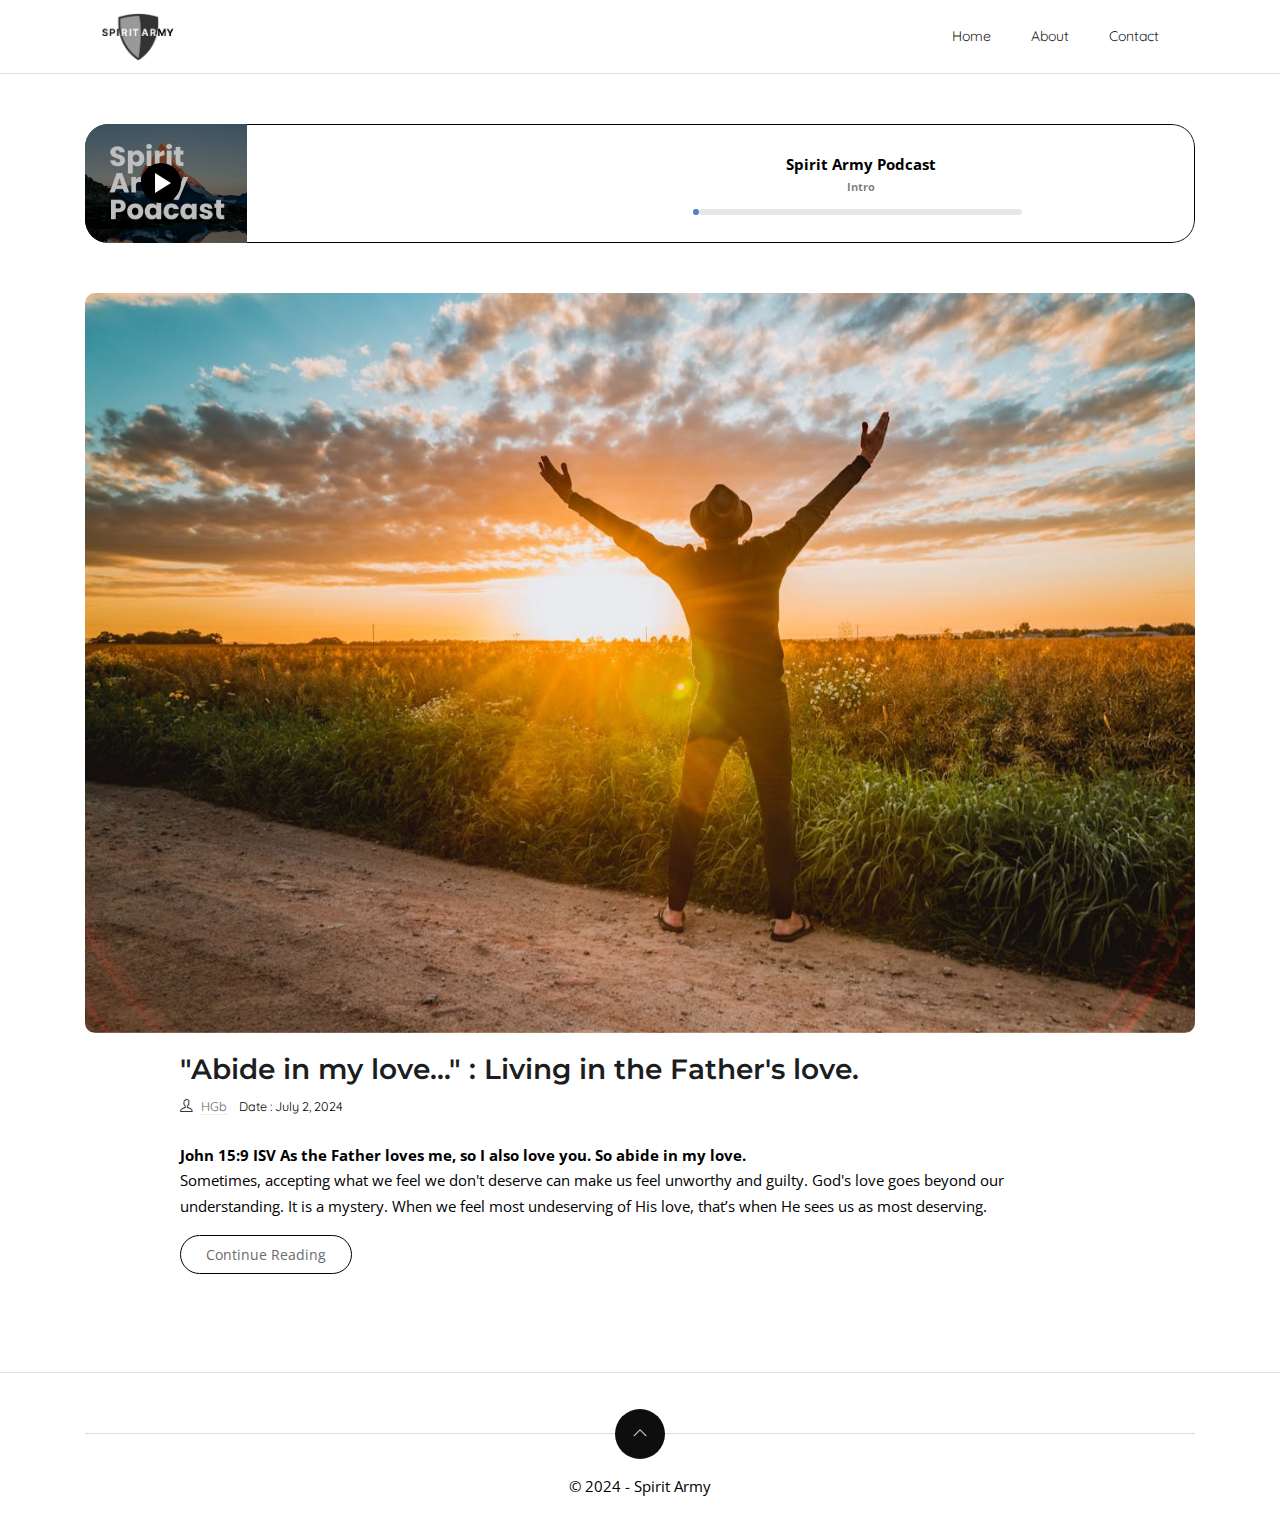
==== commit cc2b6cda: "new" ====
--- a/index.html
+++ b/index.html
@@ -119,7 +119,7 @@
 									<img src="./images/ps.svg" alt="pause-icon" height="40">
 								</button>
 								<div class="slider__content">
-									<img class="img slider__img" src="./images/sap.png" alt="cover">
+									<img class="img slider__img" src="./images/sas.png" alt="cover">
 
 								</div>
 							</div>
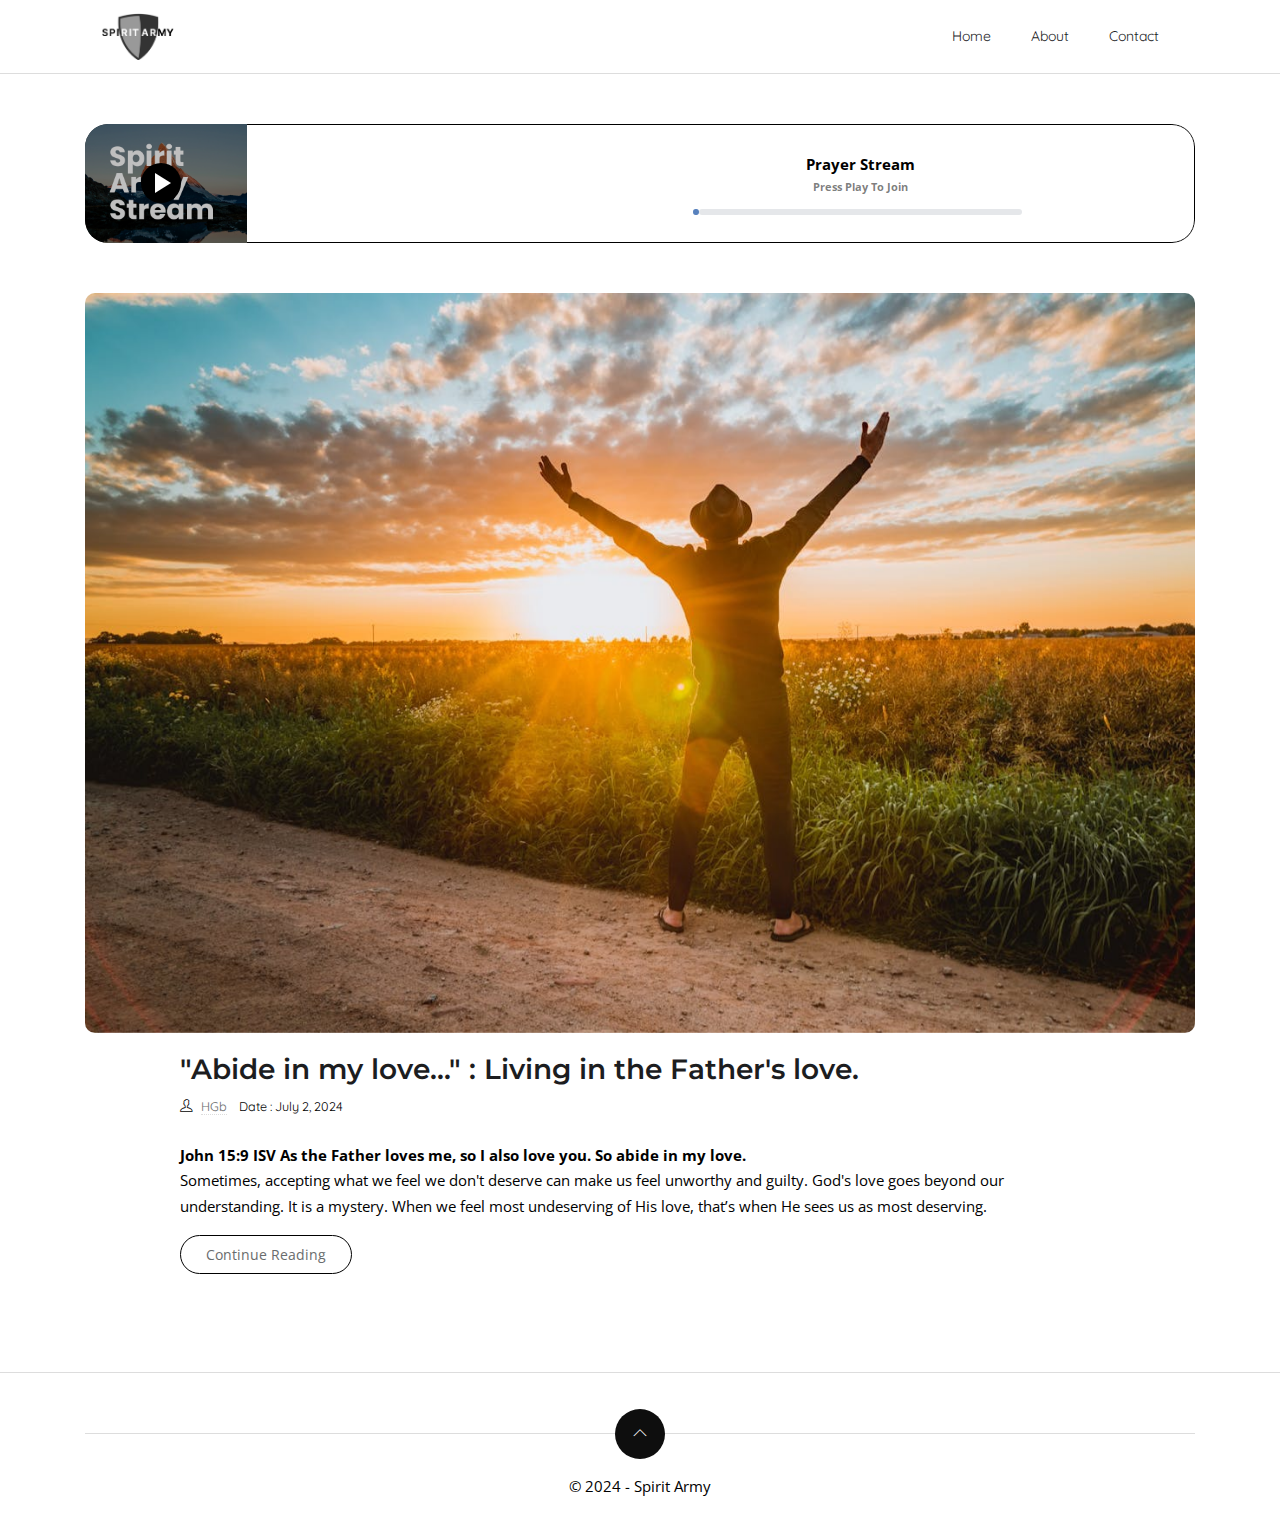
==== commit 1f5d0cb0: "1" ====
--- a/index.html
+++ b/index.html
@@ -128,8 +128,8 @@
 									<!-- <img class="img" src="./images/previous.svg" alt="back-icon" height="25"> -->
 								</button>
 								<p class="player__context slider__context">
-									<strong class="slider__name">Spirit Army Podcast</strong>
-									<span class="player__title slider__title">Intro</span>
+									<strong class="slider__name"> Prayer Stream</strong>
+									<span class="player__title slider__title ">Press Play To Join</span>
 								</p>
 								<button class="player__button next">
 									<!-- <img class="img" src="./images/next.svg" alt="next-icon" height="25"> -->
@@ -150,7 +150,7 @@
 								<p class="player__song-time"></p>
 								</p>
 								</p>
-								<audio class="audio" src="./devotion/1.mp3"></audio>
+								<audio class="audio" src="./devotion/dw.mp3"></audio>
 							</li>
 
 						</ul>
@@ -177,76 +177,6 @@
 							</p> <a href="./devotion/abide.html" class="btn btn-outline-primary">Continue Reading</a>
 						</div>
 					</article>
-					<!-- <article class="row mb-5 wow fadeInUp" data-wow-delay="0.1s">
-						<div class="col-12">
-							<div class="post-slider">
-								<img loading="lazy" src="images/post/follow.jpg" class="img-fluid" alt="post-thumb">
-							</div>
-						</div>
-						<div class="col-lg-10 mx-auto">
-							<h3><a class="post-title" href="./devotion/follow-me.html">"Follow me, and i will make
-									you..." :
-									The path to becoming.</a></h3>
-							<ul class="list-inline post-meta mb-4">
-								<li class="list-inline-item"><i class="ti-user mr-2"></i><a href="author.html">HGb</a>
-								</li>
-								<li class="list-inline-item">Date : June 22, 2024</li>
-							</ul>
-							<p><strong>John 15:9 ISV As the Father loves me, so I also love you. So abide in my
-									love.</strong><br>
-								Sometimes, accepting what we feel we don't deserve can make us feel unworthy and guilty.
-								God's love goes beyond our understanding. It is a mystery.
-								When we feel most undeserving of His love, that’s when He sees us as most deserving.
-							</p> <a href="./devotion/follow-me.html" class="btn btn-outline-primary">Continue
-								Reading</a>
-						</div>
-					</article>
-					<article class="row mb-5 wow fadeInUp" data-wow-delay="0.1s ">
-						<div class="col-12">
-							<div class="post-slider">
-								<img loading="lazy" src="images/post/daughter.jpg" class="img-fluid" alt="post-thumb">
-							</div>
-						</div>
-						<div class="col-lg-10 mx-auto">
-							<h3><a class="post-title" href="./devotion/daughter.html">"Daughter, your faith..." :
-									Exchanging faith for a miracle</a></h3>
-							<ul class="list-inline post-meta mb-4">
-								<li class="list-inline-item"><i class="ti-user mr-2"></i><a href="author.html">HGb</a>
-								</li>
-								<li class="list-inline-item">Date : June 22, 2024</li>
-							</ul>
-							<p><strong>John 15:9 ISV As the Father loves me, so I also love you. So abide in my
-									love.</strong><br>
-								Sometimes, accepting what we feel we don't deserve can make us feel unworthy and guilty.
-								God's love goes beyond our understanding. It is a mystery.
-								<article class="row mb-5 wow fadeInUp" data-wow-delay="0.1s">
-									<div class="col-12">
-										<div class="post-slider">
-											<img loading="lazy" src="images/post/fear-not.jpg" class="img-fluid" alt="post-thumb">
-										</div>
-									</div>
-									<div class="col-lg-10 mx-auto">
-										<h3><a class="post-title" href="./devotion/fear-not.html">"Do not be afraid, i am with
-												you..."
-												:
-												Courage in His presence</a></h3>
-										<ul class="list-inline post-meta mb-4">
-											<li class="list-inline-item"><i class="ti-user mr-2"></i><a href="author.html">HGb</a>
-											</li>
-											<li class="list-inline-item">Date : June 22, 2024</li>
-										</ul>
-										<p><strong>John 15:9 ISV As the Father loves me, so I also love you. So abide in my
-												love.</strong><br>
-											Sometimes, accepting what we feel we don't deserve can make us feel unworthy and guilty.
-											God's love goes beyond our understanding. It is a mystery.
-											When we feel most undeserving of His love, that’s when He sees us as most deserving.
-										</p> <a href="./devotion/fear-not.html" class="btn btn-outline-primary">Continue Reading</a>
-									</div>
-								</article>
-								When we feel most undeserving of His love, that’s when He sees us as most deserving.
-							</p> <a href="./devotion/daughter.html" class="btn btn-outline-primary">Continue Reading</a>
-						</div>
-					</article> -->
 				</div>
 			</div>
 		</div>
